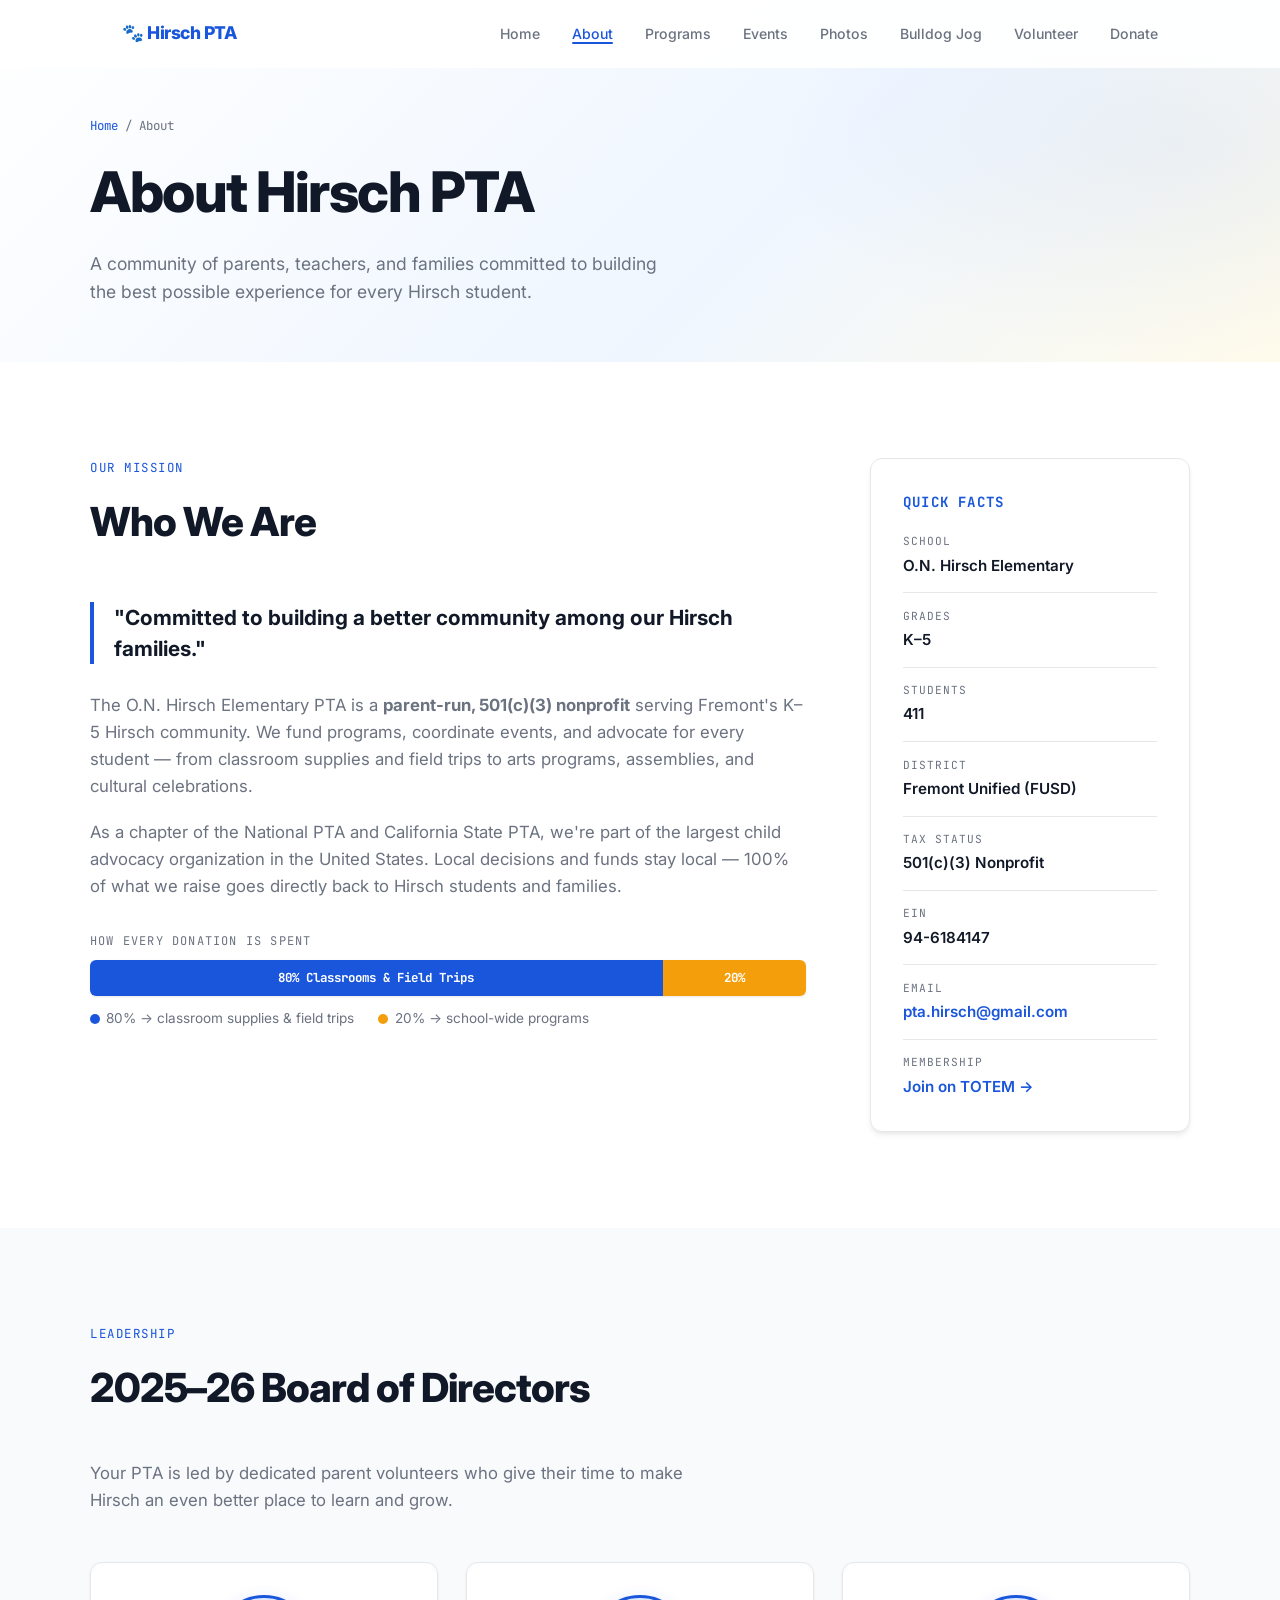
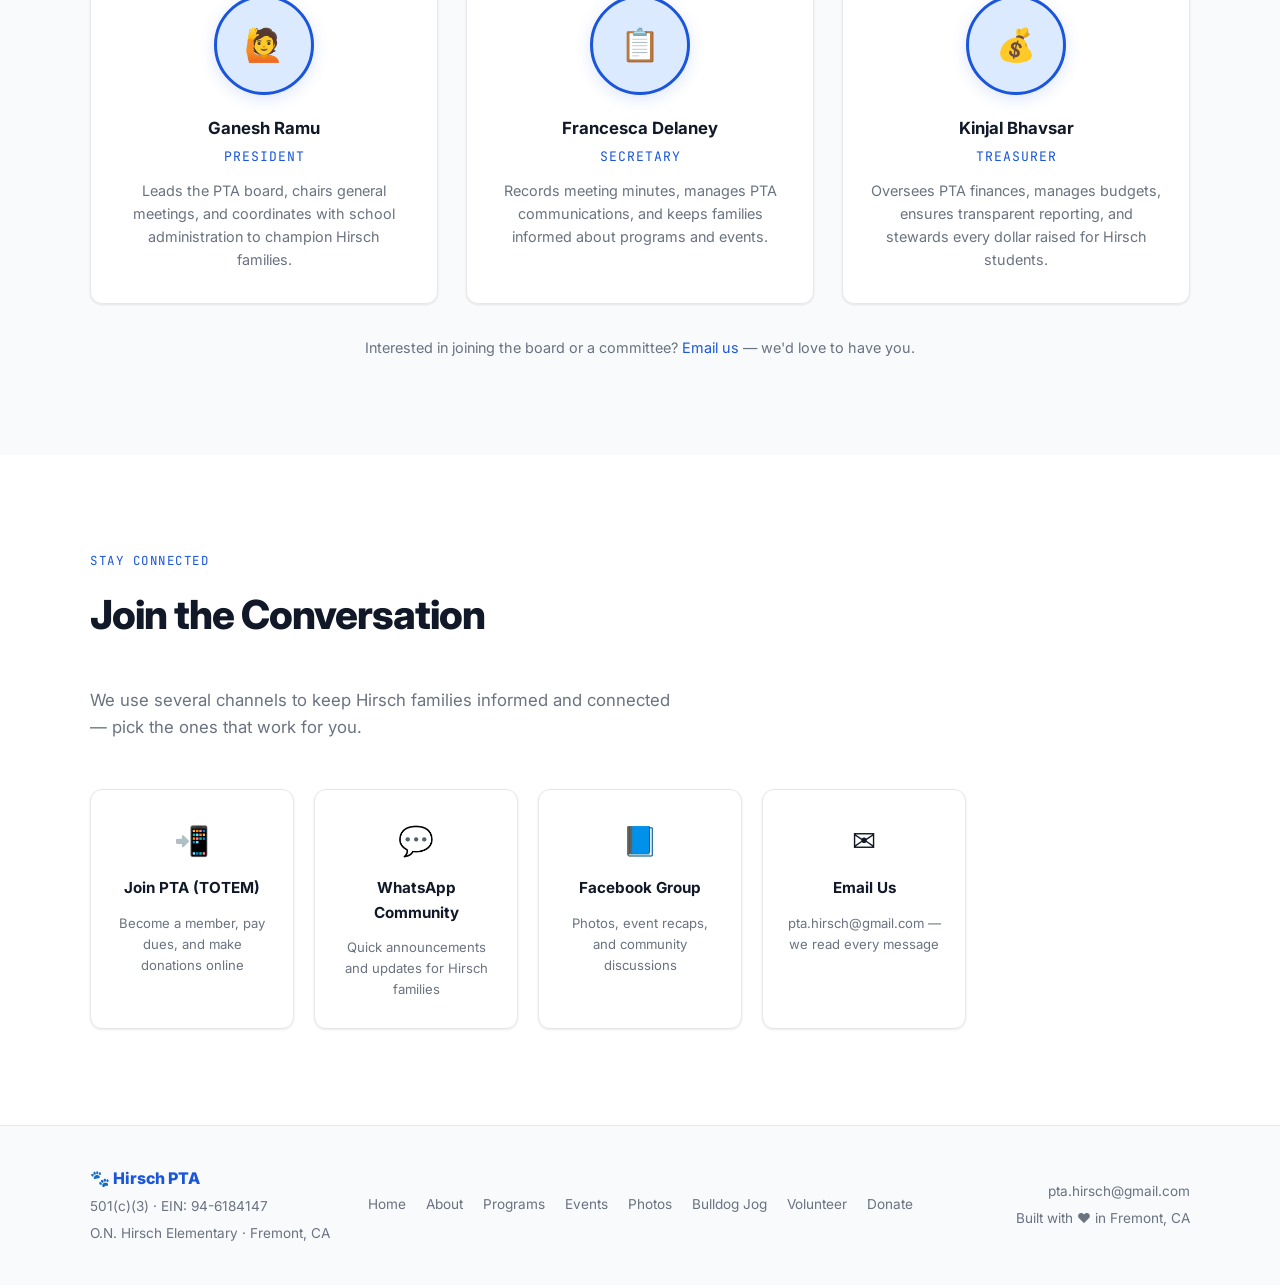
==== about.html @ 7e0f91d4 "Add photo gallery, Platinum sponsor tier, and UX/SEO improvements Core additions: - New /gallery pag" ====
<!DOCTYPE html>
<html lang="en">
<head>
  <meta charset="UTF-8" />
  <meta name="viewport" content="width=device-width, initial-scale=1.0" />
  <title>About Us | Hirsch PTA</title>
  <meta name="description" content="Learn about the Hirsch Elementary PTA — our mission, board of directors, and how we support 411 students in Fremont, CA." />
  <link rel="icon" href="assets/favicon.svg" type="image/svg+xml" />
  <link rel="preconnect" href="https://fonts.googleapis.com" />
  <link rel="preconnect" href="https://fonts.gstatic.com" crossorigin />
  <link href="https://fonts.googleapis.com/css2?family=Inter:wght@300;400;500;600;700;800&family=JetBrains+Mono:wght@400;500&display=swap" rel="stylesheet" />
  <link rel="stylesheet" href="css/styles.css" />
</head>
<body data-page="about">

  <a class="skip-link" href="#main">Skip to content</a>

  <!-- NAV -->
  <nav class="nav" id="nav">
    <div class="nav-inner">
      <a class="nav-logo" href="/">&#x1F43E; Hirsch PTA</a>
      <ul class="nav-links">
        <li><a href="/"       data-page="home">Home</a></li>
        <li><a href="/about"       data-page="about">About</a></li>
        <li><a href="/programs"    data-page="programs">Programs</a></li>
        <li><a href="/events"      data-page="events">Events</a></li>
        <li><a href="/gallery"     data-page="gallery">Photos</a></li>
        <li><a href="/fundraiser"  data-page="fundraiser">Bulldog Jog</a></li>
        <li><a href="/volunteer"   data-page="volunteer">Volunteer</a></li>
        <li><a href="/donate"      data-page="donate">Donate</a></li>
      </ul>
      <button class="hamburger" id="hamburger" aria-label="Toggle menu" aria-expanded="false" aria-controls="nav-links">
        <span></span><span></span><span></span>
      </button>
    </div>
  </nav>

  <!-- PAGE HERO -->
  <div class="page-hero" id="main">
    <div class="page-hero-inner">
      <div class="breadcrumb"><a href="/">Home</a> / About</div>
      <h1 class="page-hero-title">About Hirsch PTA</h1>
      <p class="page-hero-sub">A community of parents, teachers, and families committed to building the best possible experience for every Hirsch student.</p>
    </div>
  </div>

  <!-- MISSION -->
  <section class="section" id="mission">
    <div class="container">
      <div class="mission-grid">
        <div class="mission-text">
          <div class="section-label">Our Mission</div>
          <h2 class="section-title">Who We Are</h2>
          <div class="mission-quote">
            "Committed to building a better community among our Hirsch families."
          </div>
          <p>
            The O.N. Hirsch Elementary PTA is a <strong>parent-run, 501(c)(3) nonprofit</strong>
            serving Fremont's K–5 Hirsch community. We fund programs, coordinate events, and
            advocate for every student — from classroom supplies and field trips to arts programs,
            assemblies, and cultural celebrations.
          </p>
          <p>
            As a chapter of the National PTA and California State PTA, we're part of the largest
            child advocacy organization in the United States. Local decisions and funds stay local —
            100% of what we raise goes directly back to Hirsch students and families.
          </p>

          <div class="fund-bar-wrap" style="margin-top:2rem;">
            <div class="fund-bar-label">How every donation is spent</div>
            <div class="fund-bar">
              <div class="fund-bar-segment fund-bar-classroom">80% Classrooms &amp; Field Trips</div>
              <div class="fund-bar-segment fund-bar-programs">20%</div>
            </div>
            <div class="fund-bar-legend">
              <span><span class="fund-dot fund-dot-blue"></span> 80% &rarr; classroom supplies &amp; field trips</span>
              <span><span class="fund-dot fund-dot-gold"></span> 20% &rarr; school-wide programs</span>
            </div>
          </div>
        </div>

        <div class="facts-card">
          <div class="facts-card-title">Quick Facts</div>
          <div class="fact-item">
            <span class="fact-label">School</span>
            <span class="fact-value">O.N. Hirsch Elementary</span>
          </div>
          <div class="fact-item">
            <span class="fact-label">Grades</span>
            <span class="fact-value">K–5</span>
          </div>
          <div class="fact-item">
            <span class="fact-label">Students</span>
            <span class="fact-value">411</span>
          </div>
          <div class="fact-item">
            <span class="fact-label">District</span>
            <span class="fact-value">Fremont Unified (FUSD)</span>
          </div>
          <div class="fact-item">
            <span class="fact-label">Tax Status</span>
            <span class="fact-value">501(c)(3) Nonprofit</span>
          </div>
          <div class="fact-item">
            <span class="fact-label">EIN</span>
            <span class="fact-value">94-6184147</span>
          </div>
          <div class="fact-item">
            <span class="fact-label">Email</span>
            <a class="fact-value fact-link" href="mailto:pta.hirsch@gmail.com">pta.hirsch@gmail.com</a>
          </div>
          <div class="fact-item">
            <span class="fact-label">Membership</span>
            <a class="fact-value fact-link" href="https://jointotem.com/ca/fremont/o-n-hirsch-elementary-pta" target="_blank" rel="noopener">Join on TOTEM &rarr;</a>
          </div>
        </div>
      </div>
    </div>
  </section>

  <!-- BOARD -->
  <section class="section section-alt" id="board">
    <div class="container">
      <div class="section-label">Leadership</div>
      <h2 class="section-title">2025–26 Board of Directors</h2>
      <p class="section-subtitle">Your PTA is led by dedicated parent volunteers who give their time to make Hirsch an even better place to learn and grow.</p>
      <div class="board-grid">

        <div class="board-card">
          <div class="board-avatar">&#x1F64B;</div>
          <div class="board-name">Ganesh Ramu</div>
          <div class="board-title">President</div>
          <p class="board-bio">Leads the PTA board, chairs general meetings, and coordinates with school administration to champion Hirsch families.</p>
        </div>

        <div class="board-card">
          <div class="board-avatar">&#x1F4CB;</div>
          <div class="board-name">Francesca Delaney</div>
          <div class="board-title">Secretary</div>
          <p class="board-bio">Records meeting minutes, manages PTA communications, and keeps families informed about programs and events.</p>
        </div>

        <div class="board-card">
          <div class="board-avatar">&#x1F4B0;</div>
          <div class="board-name">Kinjal Bhavsar</div>
          <div class="board-title">Treasurer</div>
          <p class="board-bio">Oversees PTA finances, manages budgets, ensures transparent reporting, and stewards every dollar raised for Hirsch students.</p>
        </div>

      </div>
      <p style="margin-top:2rem; font-size:.9rem; color:var(--text-muted); text-align:center;">
        Interested in joining the board or a committee? <a href="mailto:pta.hirsch@gmail.com" style="color:var(--accent);">Email us</a> — we'd love to have you.
      </p>
    </div>
  </section>

  <!-- COMMUNITY CONNECTIONS -->
  <section class="section" id="connect">
    <div class="container">
      <div class="section-label">Stay Connected</div>
      <h2 class="section-title">Join the Conversation</h2>
      <p class="section-subtitle">We use several channels to keep Hirsch families informed and connected — pick the ones that work for you.</p>
      <div class="community-grid">
        <a href="https://jointotem.com/ca/fremont/o-n-hirsch-elementary-pta" target="_blank" rel="noopener" class="community-card">
          <span class="community-icon">&#x1F4F2;</span>
          <span class="community-name">Join PTA (TOTEM)</span>
          <span class="community-desc">Become a member, pay dues, and make donations online</span>
        </a>
        <a href="#" class="community-card">
          <span class="community-icon">&#x1F4AC;</span>
          <span class="community-name">WhatsApp Community</span>
          <span class="community-desc">Quick announcements and updates for Hirsch families</span>
        </a>
        <a href="#" class="community-card">
          <span class="community-icon">&#x1F4D8;</span>
          <span class="community-name">Facebook Group</span>
          <span class="community-desc">Photos, event recaps, and community discussions</span>
        </a>
        <a href="mailto:pta.hirsch@gmail.com" class="community-card">
          <span class="community-icon">&#x2709;&#xFE0F;</span>
          <span class="community-name">Email Us</span>
          <span class="community-desc">pta.hirsch@gmail.com — we read every message</span>
        </a>
      </div>
    </div>
  </section>

  <!-- FOOTER -->
  <footer class="footer">
    <div class="footer-inner">
      <div class="footer-left">
        <span class="footer-logo">&#x1F43E; Hirsch PTA</span>
        <span>501(c)(3) &middot; EIN: 94-6184147</span>
        <span>O.N. Hirsch Elementary &middot; Fremont, CA</span>
      </div>
      <nav class="footer-center">
        <a href="/">Home</a>
        <a href="/about">About</a>
        <a href="/programs">Programs</a>
        <a href="/events">Events</a>
        <a href="/gallery">Photos</a>
        <a href="/fundraiser">Bulldog Jog</a>
        <a href="/volunteer">Volunteer</a>
        <a href="/donate">Donate</a>
      </nav>
      <div class="footer-right">
        <a href="mailto:pta.hirsch@gmail.com">pta.hirsch@gmail.com</a><br>
        <span style="margin-top:.3rem; display:block;">Built with &hearts; in Fremont, CA</span>
      </div>
    </div>
  </footer>

  <script src="js/main.js"></script>
</body>
</html>
---- css/styles.css ----
/* ============================================================
   Design tokens
   ============================================================ */
:root {
  --bg:           #ffffff;
  --bg-alt:       #f8fafc;
  --bg-warm:      #fffbeb;
  --text:         #111827;
  --text-muted:   #6b7280;
  --accent:       #1a56db;
  --accent-light: #dbeafe;
  --accent-dark:  #1e40af;
  --gold:         #f59e0b;
  --gold-dark:    #d97706;
  --gold-light:   #fef3c7;
  --tier-gold:    #f59e0b;
  --tier-silver:  #9ca3af;
  --tier-bronze:  #b45309;
  --success:      #10b981;
  --border:       #e5e7eb;
  --shadow-sm:    0 1px 3px rgba(0,0,0,.06), 0 1px 2px rgba(0,0,0,.04);
  --shadow-md:    0 4px 6px -1px rgba(0,0,0,.07), 0 2px 4px -1px rgba(0,0,0,.05);
  --shadow-lg:    0 10px 15px -3px rgba(0,0,0,.08), 0 4px 6px -2px rgba(0,0,0,.04);
  --radius:       12px;
  --radius-sm:    6px;
  --nav-h:        68px;
  --max-w:        1100px;
  --font:         'Inter', system-ui, sans-serif;
  --mono:         'JetBrains Mono', 'Courier New', monospace;
}

/* ============================================================
   Reset & base
   ============================================================ */
*, *::before, *::after { box-sizing: border-box; margin: 0; padding: 0; }
html { scroll-behavior: smooth; font-size: 16px; }
body {
  font-family: var(--font);
  background: var(--bg);
  color: var(--text);
  line-height: 1.6;
  -webkit-font-smoothing: antialiased;
}
a { color: inherit; text-decoration: none; }
ul { list-style: none; }
img { display: block; max-width: 100%; }

/* ============================================================
   Nav
   ============================================================ */
.nav {
  position: fixed;
  top: 0; left: 0; right: 0;
  height: var(--nav-h);
  z-index: 100;
  background: rgba(255,255,255,.93);
  backdrop-filter: blur(12px);
  border-bottom: 1px solid transparent;
  transition: border-color .3s, box-shadow .3s;
}
.nav.scrolled {
  border-color: var(--border);
  box-shadow: var(--shadow-sm);
}
.nav-inner {
  max-width: var(--max-w);
  margin: 0 auto;
  padding: 0 2rem;
  height: 100%;
  display: flex;
  align-items: center;
  justify-content: space-between;
}
.nav-logo {
  font-weight: 800;
  font-size: 1.1rem;
  color: var(--accent);
  letter-spacing: -0.5px;
  display: flex;
  align-items: center;
  gap: .4rem;
}
.nav-logo-paw { font-size: 1.2rem; }
.nav-links { display: flex; gap: 2rem; }
.nav-links a {
  font-size: .88rem;
  font-weight: 500;
  color: var(--text-muted);
  transition: color .2s;
  position: relative;
  white-space: nowrap;
}
.nav-links a::after {
  content: '';
  position: absolute;
  bottom: -2px; left: 0;
  width: 0; height: 2px;
  background: var(--accent);
  border-radius: 2px;
  transition: width .25s;
}
.nav-links a:hover,
.nav-links a.active { color: var(--accent); }
.nav-links a:hover::after,
.nav-links a.active::after { width: 100%; }

.hamburger {
  display: none;
  flex-direction: column;
  gap: 5px;
  background: none;
  border: none;
  cursor: pointer;
  padding: 4px;
}
.hamburger span {
  display: block;
  width: 22px; height: 2px;
  background: var(--text);
  border-radius: 2px;
  transition: transform .3s, opacity .3s;
}

/* ============================================================
   Buttons
   ============================================================ */
.btn {
  display: inline-flex;
  align-items: center;
  gap: .4rem;
  padding: .7rem 1.5rem;
  border-radius: var(--radius-sm);
  font-weight: 600;
  font-size: .9rem;
  transition: all .2s;
  cursor: pointer;
  border: 2px solid transparent;
  text-decoration: none;
}
.btn-primary {
  background: var(--accent);
  color: #fff;
  border-color: var(--accent);
}
.btn-primary:hover {
  background: var(--accent-dark);
  border-color: var(--accent-dark);
  transform: translateY(-1px);
  box-shadow: 0 4px 12px rgba(26,86,219,.3);
}
.btn-outline {
  background: transparent;
  color: var(--accent);
  border-color: var(--accent);
}
.btn-outline:hover {
  background: var(--accent-light);
  transform: translateY(-1px);
}
.btn-gold {
  background: var(--gold);
  color: #fff;
  border-color: var(--gold);
}
.btn-gold:hover {
  background: var(--gold-dark);
  border-color: var(--gold-dark);
  transform: translateY(-1px);
  box-shadow: 0 4px 12px rgba(245,158,11,.35);
}
.btn-gold-outline {
  background: transparent;
  color: var(--gold-dark);
  border-color: var(--gold);
}
.btn-gold-outline:hover {
  background: var(--gold-light);
  transform: translateY(-1px);
}
.btn-sm {
  padding: .4rem 1rem;
  font-size: .82rem;
  color: var(--accent);
  border: 1.5px solid var(--accent);
  border-radius: var(--radius-sm);
}
.btn-sm:hover { background: var(--accent-light); }

/* ============================================================
   Tags / badges
   ============================================================ */
.tag {
  font-size: .75rem;
  padding: .2rem .65rem;
  border-radius: 999px;
  background: var(--accent-light);
  color: var(--accent-dark);
  font-weight: 500;
  border: 1px solid rgba(26,86,219,.15);
}
.tag-arts    { background: #fce7f3; color: #9d174d; border-color: rgba(157,23,77,.15); }
.tag-academic{ background: #d1fae5; color: #065f46; border-color: rgba(6,95,70,.15); }
.tag-athletics{ background: #fee2e2; color: #991b1b; border-color: rgba(153,27,27,.15); }
.tag-community{ background: var(--gold-light); color: #92400e; border-color: rgba(146,64,14,.15); }

/* ============================================================
   Sections
   ============================================================ */
.section { padding: 6rem 2rem; }
.section-alt  { background: var(--bg-alt); }
.section-warm { background: var(--bg-warm); }
.container { max-width: var(--max-w); margin: 0 auto; }
.section-label {
  font-family: var(--mono);
  font-size: .78rem;
  color: var(--accent);
  text-transform: uppercase;
  letter-spacing: 1.5px;
  margin-bottom: .75rem;
}
.section-title {
  font-size: clamp(1.8rem, 3.5vw, 2.5rem);
  font-weight: 800;
  letter-spacing: -1px;
  margin-bottom: 3rem;
}
.section-subtitle {
  color: var(--text-muted);
  font-size: 1.05rem;
  max-width: 600px;
  margin-top: -.5rem;
  margin-bottom: 3rem;
}

/* ============================================================
   Hero (homepage)
   ============================================================ */
.hero {
  min-height: 100vh;
  display: flex;
  align-items: center;
  position: relative;
  overflow: hidden;
  padding: calc(var(--nav-h) + 3rem) 2rem 4rem;
  background: linear-gradient(135deg, #fff 0%, #eff6ff 50%, #fffbeb 100%);
}
.hero-bg-accent {
  position: absolute;
  top: -10%; right: -5%;
  width: 60vw; height: 80vh;
  background: radial-gradient(ellipse at 70% 30%, rgba(26,86,219,.07) 0%, transparent 65%);
  pointer-events: none;
}
.hero-bg-gold {
  position: absolute;
  bottom: -10%; left: -5%;
  width: 50vw; height: 60vh;
  background: radial-gradient(ellipse at 30% 70%, rgba(245,158,11,.06) 0%, transparent 65%);
  pointer-events: none;
}
.hero-inner {
  max-width: var(--max-w);
  margin: 0 auto;
  position: relative;
  z-index: 1;
}
.hero-eyebrow {
  font-family: var(--mono);
  font-size: .9rem;
  color: var(--accent);
  margin-bottom: .75rem;
  opacity: 0;
  animation: fadeUp .6s .1s forwards;
}
.hero-title {
  font-size: clamp(2.8rem, 6vw, 5rem);
  font-weight: 800;
  letter-spacing: -2px;
  line-height: 1.05;
  color: var(--text);
  opacity: 0;
  animation: fadeUp .6s .2s forwards;
}
.hero-title .highlight { color: var(--accent); }
.hero-title .highlight-gold { color: var(--gold-dark); }
.hero-sub {
  font-size: clamp(1.1rem, 2.5vw, 1.4rem);
  font-weight: 400;
  color: var(--text-muted);
  margin-top: 1rem;
  max-width: 600px;
  opacity: 0;
  animation: fadeUp .6s .3s forwards;
}
.hero-cta {
  display: flex;
  gap: 1rem;
  margin-top: 2.5rem;
  flex-wrap: wrap;
  opacity: 0;
  animation: fadeUp .6s .4s forwards;
}
.hero-scroll-hint {
  display: flex;
  align-items: center;
  gap: .75rem;
  margin-top: 4rem;
  color: var(--text-muted);
  font-size: .8rem;
  font-family: var(--mono);
  opacity: 0;
  animation: fadeUp .6s .6s forwards;
}
.scroll-line {
  width: 60px; height: 1px;
  background: linear-gradient(to right, var(--text-muted), transparent);
}

/* ============================================================
   Page hero (inner pages)
   ============================================================ */
.page-hero {
  padding: calc(var(--nav-h) + 3rem) 2rem 3.5rem;
  background: linear-gradient(135deg, #fff 0%, #eff6ff 60%, #fffbeb 100%);
  position: relative;
  overflow: hidden;
}
.page-hero::after {
  content: '';
  position: absolute;
  top: 0; right: 0;
  width: 40vw; height: 100%;
  background: radial-gradient(ellipse at 80% 40%, rgba(26,86,219,.06) 0%, transparent 70%);
  pointer-events: none;
}
.page-hero-inner {
  max-width: var(--max-w);
  margin: 0 auto;
  position: relative;
  z-index: 1;
}
.breadcrumb {
  font-family: var(--mono);
  font-size: .78rem;
  color: var(--text-muted);
  margin-bottom: .75rem;
  opacity: 0;
  animation: fadeUp .5s .05s forwards;
}
.breadcrumb a { color: var(--accent); }
.breadcrumb a:hover { text-decoration: underline; }
.page-hero-title {
  font-size: clamp(2rem, 4.5vw, 3.5rem);
  font-weight: 800;
  letter-spacing: -1.5px;
  color: var(--text);
  opacity: 0;
  animation: fadeUp .5s .1s forwards;
}
.page-hero-sub {
  font-size: 1.1rem;
  color: var(--text-muted);
  margin-top: .75rem;
  max-width: 580px;
  opacity: 0;
  animation: fadeUp .5s .15s forwards;
}

/* ============================================================
   Impact bar
   ============================================================ */
.impact-bar {
  background: var(--text);
  padding: 3rem 2rem;
}
.impact-bar .container {
  display: grid;
  grid-template-columns: repeat(3, 1fr);
  gap: 2rem;
  text-align: center;
}
.stat-item {}
.stat-number {
  font-size: clamp(2.4rem, 4vw, 3.5rem);
  font-weight: 800;
  color: var(--gold);
  font-family: var(--mono);
  letter-spacing: -1px;
  line-height: 1;
}
.stat-label {
  font-size: .9rem;
  color: rgba(255,255,255,.7);
  margin-top: .4rem;
  font-weight: 500;
}

/* ============================================================
   What We Do (homepage)
   ============================================================ */
.what-grid {
  display: grid;
  grid-template-columns: 1fr 380px;
  gap: 4rem;
  align-items: start;
}
.what-text p {
  color: var(--text-muted);
  font-size: 1.05rem;
  margin-bottom: 1.2rem;
}
.what-text strong { color: var(--text); font-weight: 600; }
.fund-bar-wrap { margin: 2rem 0; }
.fund-bar-label {
  font-family: var(--mono);
  font-size: .75rem;
  text-transform: uppercase;
  letter-spacing: 1.2px;
  color: var(--text-muted);
  margin-bottom: .6rem;
}
.fund-bar {
  display: flex;
  height: 36px;
  border-radius: var(--radius-sm);
  overflow: hidden;
  box-shadow: var(--shadow-sm);
}
.fund-bar-segment {
  display: flex;
  align-items: center;
  justify-content: center;
  font-size: .78rem;
  font-weight: 700;
  color: #fff;
  font-family: var(--mono);
}
.fund-bar-classroom { background: var(--accent); width: 80%; }
.fund-bar-programs  { background: var(--gold);   width: 20%; }
.fund-bar-legend {
  display: flex;
  gap: 1.5rem;
  margin-top: .75rem;
  font-size: .85rem;
  color: var(--text-muted);
}
.fund-bar-legend span { display: flex; align-items: center; gap: .4rem; }
.fund-dot {
  width: 10px; height: 10px;
  border-radius: 50%;
  flex-shrink: 0;
}
.fund-dot-blue { background: var(--accent); }
.fund-dot-gold { background: var(--gold); }

.program-highlights {
  display: flex;
  flex-direction: column;
  gap: .6rem;
}
.program-highlight-item {
  display: flex;
  align-items: center;
  gap: .75rem;
  font-size: .95rem;
  color: var(--text-muted);
  padding: .5rem .75rem;
  border-radius: var(--radius-sm);
  transition: background .15s;
}
.program-highlight-item:hover { background: var(--bg-alt); }
.program-highlight-icon { font-size: 1.1rem; flex-shrink: 0; }

.what-sidebar {
  background: var(--bg);
  border: 1px solid var(--border);
  border-radius: var(--radius);
  padding: 2rem;
  box-shadow: var(--shadow-md);
  position: sticky;
  top: calc(var(--nav-h) + 2rem);
}
.sidebar-title {
  font-weight: 700;
  font-size: 1rem;
  margin-bottom: 1.25rem;
  color: var(--text);
}

/* ============================================================
   News cards
   ============================================================ */
.news-grid {
  display: grid;
  grid-template-columns: repeat(auto-fill, minmax(300px, 1fr));
  gap: 1.5rem;
}
.news-card {
  border: 1px solid var(--border);
  border-radius: var(--radius);
  padding: 1.75rem;
  display: flex;
  flex-direction: column;
  gap: .75rem;
  transition: box-shadow .2s, transform .2s, border-color .2s;
  background: var(--bg);
}
.news-card:hover {
  box-shadow: var(--shadow-lg);
  transform: translateY(-2px);
  border-color: var(--accent);
}
.news-date {
  font-family: var(--mono);
  font-size: .75rem;
  color: var(--text-muted);
  text-transform: uppercase;
  letter-spacing: 1px;
}
.news-title { font-size: 1.05rem; font-weight: 700; }
.news-excerpt { font-size: .92rem; color: var(--text-muted); flex: 1; }
.news-link {
  font-size: .85rem;
  font-weight: 600;
  color: var(--accent);
  margin-top: auto;
}
.news-link:hover { text-decoration: underline; }

/* ============================================================
   Event preview items
   ============================================================ */
.events-preview { display: flex; flex-direction: column; gap: 1rem; }
.event-item {
  display: flex;
  gap: 1.25rem;
  align-items: center;
  padding: 1.25rem;
  border: 1px solid var(--border);
  border-radius: var(--radius);
  background: var(--bg);
  transition: box-shadow .2s, border-color .2s;
}
.event-item:hover {
  box-shadow: var(--shadow-md);
  border-color: var(--accent);
}
.event-date-badge {
  flex-shrink: 0;
  width: 56px;
  text-align: center;
  background: var(--accent);
  color: #fff;
  border-radius: var(--radius-sm);
  padding: .4rem .5rem;
}
.event-date-month {
  font-family: var(--mono);
  font-size: .65rem;
  text-transform: uppercase;
  letter-spacing: 1px;
  opacity: .85;
}
.event-date-day {
  font-size: 1.5rem;
  font-weight: 800;
  line-height: 1.1;
}
.event-info { flex: 1; }
.event-name { font-weight: 700; font-size: 1rem; }
.event-meta { font-size: .85rem; color: var(--text-muted); margin-top: .2rem; }
.event-tag { margin-top: .5rem; }

/* ============================================================
   CTA band
   ============================================================ */
.cta-band {
  background: var(--accent);
  padding: 4.5rem 2rem;
  text-align: center;
  color: #fff;
}
.cta-band-warm {
  background: var(--bg-warm);
  color: var(--text);
}
.cta-band-dark {
  background: #111827;
  color: #fff;
}
.cta-band h2 {
  font-size: clamp(1.8rem, 3vw, 2.4rem);
  font-weight: 800;
  letter-spacing: -1px;
  margin-bottom: .75rem;
}
.cta-band p {
  font-size: 1.05rem;
  opacity: .85;
  max-width: 520px;
  margin: 0 auto 2rem;
}
.cta-band-warm p { color: var(--text-muted); opacity: 1; }
.cta-band-btns { display: flex; gap: 1rem; justify-content: center; flex-wrap: wrap; }
.btn-white {
  background: #fff;
  color: var(--accent);
  border-color: #fff;
}
.btn-white:hover {
  background: var(--accent-light);
  border-color: var(--accent-light);
  transform: translateY(-1px);
}
.btn-white-outline {
  background: transparent;
  color: #fff;
  border-color: rgba(255,255,255,.6);
}
.btn-white-outline:hover {
  background: rgba(255,255,255,.1);
  border-color: #fff;
  transform: translateY(-1px);
}

/* ============================================================
   Sponsors (homepage strip)
   ============================================================ */
.sponsors-strip {
  display: flex;
  flex-wrap: wrap;
  gap: 2rem;
  align-items: center;
  justify-content: center;
  margin: 2.5rem 0 1.5rem;
}
.sponsor-logo-placeholder {
  height: 52px;
  min-width: 120px;
  border: 1.5px dashed var(--border);
  border-radius: var(--radius-sm);
  display: flex;
  align-items: center;
  justify-content: center;
  font-size: .8rem;
  color: var(--text-muted);
  padding: 0 1.25rem;
  font-family: var(--mono);
}

/* ============================================================
   Board cards
   ============================================================ */
.board-grid {
  display: grid;
  grid-template-columns: repeat(auto-fill, minmax(260px, 1fr));
  gap: 1.75rem;
}
.board-card {
  border: 1px solid var(--border);
  border-radius: var(--radius);
  padding: 2rem 1.75rem;
  text-align: center;
  background: var(--bg);
  box-shadow: var(--shadow-sm);
  transition: box-shadow .2s, transform .2s;
}
.board-card:hover {
  box-shadow: var(--shadow-md);
  transform: translateY(-2px);
}
.board-avatar {
  width: 100px; height: 100px;
  border-radius: 50%;
  margin: 0 auto 1.25rem;
  border: 3px solid var(--accent);
  overflow: hidden;
  background: var(--accent-light);
  display: flex;
  align-items: center;
  justify-content: center;
  font-size: 2rem;
  box-shadow: 0 4px 16px rgba(26,86,219,.15);
}
.board-avatar img { width: 100%; height: 100%; object-fit: cover; }
.board-name { font-weight: 700; font-size: 1.05rem; }
.board-title {
  font-size: .82rem;
  font-family: var(--mono);
  color: var(--accent);
  text-transform: uppercase;
  letter-spacing: 1px;
  margin-top: .3rem;
}
.board-bio {
  font-size: .9rem;
  color: var(--text-muted);
  margin-top: .75rem;
  line-height: 1.6;
}
.board-contact {
  margin-top: 1rem;
  font-size: .82rem;
}
.board-contact a { color: var(--accent); }
.board-contact a:hover { text-decoration: underline; }

/* ============================================================
   Mission & fast facts
   ============================================================ */
.mission-grid {
  display: grid;
  grid-template-columns: 1fr 320px;
  gap: 4rem;
  align-items: start;
}
.mission-text p {
  color: var(--text-muted);
  font-size: 1.05rem;
  margin-bottom: 1.2rem;
}
.mission-quote {
  font-size: 1.3rem;
  font-weight: 700;
  color: var(--text);
  border-left: 4px solid var(--accent);
  padding-left: 1.25rem;
  margin-bottom: 1.75rem;
  line-height: 1.5;
}
.facts-card {
  background: var(--bg);
  border: 1px solid var(--border);
  border-radius: var(--radius);
  padding: 2rem;
  box-shadow: var(--shadow-md);
  position: sticky;
  top: calc(var(--nav-h) + 2rem);
}
.facts-card-title {
  font-weight: 700;
  font-size: .88rem;
  font-family: var(--mono);
  text-transform: uppercase;
  letter-spacing: 1.2px;
  color: var(--accent);
  margin-bottom: 1.25rem;
}
.fact-item {
  display: flex;
  flex-direction: column;
  gap: .15rem;
  padding-bottom: .9rem;
  border-bottom: 1px solid var(--border);
  margin-bottom: .9rem;
}
.fact-item:last-child { border-bottom: none; padding-bottom: 0; margin-bottom: 0; }
.fact-label {
  font-family: var(--mono);
  font-size: .7rem;
  color: var(--text-muted);
  text-transform: uppercase;
  letter-spacing: 1px;
}
.fact-value { font-size: .95rem; font-weight: 600; }
.fact-link { color: var(--accent); }
.fact-link:hover { text-decoration: underline; }

/* ============================================================
   Community links
   ============================================================ */
.community-grid {
  display: grid;
  grid-template-columns: repeat(auto-fill, minmax(200px, 1fr));
  gap: 1.25rem;
}
.community-card {
  display: flex;
  flex-direction: column;
  align-items: center;
  gap: .75rem;
  padding: 1.75rem 1.5rem;
  border: 1px solid var(--border);
  border-radius: var(--radius);
  text-align: center;
  transition: all .2s;
  background: var(--bg);
  box-shadow: var(--shadow-sm);
}
.community-card:hover {
  color: var(--accent);
  border-color: var(--accent);
  box-shadow: var(--shadow-md);
  transform: translateY(-2px);
}
.community-icon { font-size: 1.8rem; }
.community-name { font-weight: 700; font-size: .95rem; }
.community-desc { font-size: .82rem; color: var(--text-muted); }

/* ============================================================
   Program cards
   ============================================================ */
.programs-grid {
  display: grid;
  grid-template-columns: repeat(auto-fill, minmax(280px, 1fr));
  gap: 1.5rem;
}
.program-card {
  border: 1px solid var(--border);
  border-radius: var(--radius);
  padding: 1.75rem;
  display: flex;
  flex-direction: column;
  gap: .75rem;
  background: var(--bg);
  transition: box-shadow .2s, transform .2s, border-color .2s;
}
.program-card:hover {
  box-shadow: var(--shadow-lg);
  transform: translateY(-2px);
  border-color: var(--accent);
}
.program-card-top {
  display: flex;
  justify-content: space-between;
  align-items: flex-start;
}
.program-icon { font-size: 1.8rem; }
.program-name { font-size: 1.05rem; font-weight: 700; }
.program-desc { font-size: .9rem; color: var(--text-muted); flex: 1; }

/* ============================================================
   Calendar
   ============================================================ */
.calendar-wrapper {
  position: relative;
  width: 100%;
  border-radius: var(--radius);
  overflow: hidden;
  border: 1px solid var(--border);
  box-shadow: var(--shadow-md);
  background: var(--bg-alt);
}
.calendar-frame {
  display: block;
  width: 100%;
  height: 600px;
  border: none;
}
.calendar-actions {
  display: flex;
  gap: 1rem;
  flex-wrap: wrap;
  margin-top: 1.5rem;
}

/* ============================================================
   Steps (How it Works)
   ============================================================ */
.steps-row {
  display: grid;
  grid-template-columns: repeat(3, 1fr);
  gap: 2rem;
  position: relative;
}
.steps-row::before {
  content: '';
  position: absolute;
  top: 2rem;
  left: calc(16.6% + 1rem);
  right: calc(16.6% + 1rem);
  height: 2px;
  background: var(--border);
  z-index: 0;
}
.step-card {
  text-align: center;
  position: relative;
  z-index: 1;
}
.step-number {
  width: 48px; height: 48px;
  border-radius: 50%;
  background: var(--accent);
  color: #fff;
  font-weight: 800;
  font-size: 1.2rem;
  display: flex;
  align-items: center;
  justify-content: center;
  margin: 0 auto 1rem;
  box-shadow: 0 0 0 4px var(--accent-light);
}
.step-title { font-weight: 700; font-size: 1rem; margin-bottom: .4rem; }
.step-desc { font-size: .9rem; color: var(--text-muted); }

/* ============================================================
   Goal bar (fundraiser)
   ============================================================ */
.goal-bar-wrap { margin: 1.5rem 0; }
.goal-bar {
  height: 20px;
  background: var(--border);
  border-radius: 999px;
  overflow: hidden;
  box-shadow: inset 0 1px 3px rgba(0,0,0,.08);
}
.goal-fill {
  height: 100%;
  background: linear-gradient(to right, var(--gold), var(--gold-dark));
  border-radius: 999px;
  transition: width 1s ease-out;
}
.goal-meta {
  display: flex;
  justify-content: space-between;
  margin-top: .5rem;
  font-size: .85rem;
  color: var(--text-muted);
  font-family: var(--mono);
}
.goal-meta strong { color: var(--text); }

/* ============================================================
   Fundraiser results stats
   ============================================================ */
.results-grid {
  display: grid;
  grid-template-columns: repeat(auto-fill, minmax(180px, 1fr));
  gap: 1.5rem;
}
.result-card {
  background: var(--bg);
  border: 1px solid var(--border);
  border-radius: var(--radius);
  padding: 1.75rem;
  text-align: center;
  box-shadow: var(--shadow-sm);
}
.result-number {
  font-size: 2.4rem;
  font-weight: 800;
  color: var(--gold-dark);
  font-family: var(--mono);
  letter-spacing: -1px;
  line-height: 1;
}
.result-label {
  font-size: .85rem;
  color: var(--text-muted);
  margin-top: .4rem;
}

/* ============================================================
   FAQ accordion
   ============================================================ */
.faq-list { display: flex; flex-direction: column; gap: .75rem; }
details.faq-item {
  border: 1px solid var(--border);
  border-radius: var(--radius);
  overflow: hidden;
  background: var(--bg);
}
details.faq-item[open] { border-color: var(--accent); box-shadow: var(--shadow-sm); }
summary.faq-q {
  padding: 1.25rem 1.5rem;
  font-weight: 600;
  font-size: .97rem;
  cursor: pointer;
  list-style: none;
  display: flex;
  justify-content: space-between;
  align-items: center;
  gap: 1rem;
  user-select: none;
  transition: color .2s;
}
summary.faq-q:hover { color: var(--accent); }
summary.faq-q::after {
  content: '+';
  font-size: 1.3rem;
  font-weight: 300;
  color: var(--text-muted);
  flex-shrink: 0;
  transition: transform .2s;
}
details[open] summary.faq-q::after {
  content: '−';
  color: var(--accent);
}
.faq-a {
  padding: 0 1.5rem 1.25rem;
  font-size: .95rem;
  color: var(--text-muted);
  line-height: 1.7;
  border-top: 1px solid var(--border);
  padding-top: 1rem;
}

/* ============================================================
   Volunteer cards
   ============================================================ */
.vol-group { margin-bottom: 3rem; }
.vol-group-title {
  font-weight: 700;
  font-size: .78rem;
  font-family: var(--mono);
  text-transform: uppercase;
  letter-spacing: 1.5px;
  color: var(--accent);
  margin-bottom: 1rem;
  padding-bottom: .5rem;
  border-bottom: 2px solid var(--accent-light);
}
.vol-list { display: flex; flex-direction: column; gap: .75rem; }
.vol-card {
  display: flex;
  align-items: center;
  gap: 1.25rem;
  padding: 1.25rem 1.5rem;
  border: 1px solid var(--border);
  border-radius: var(--radius);
  background: var(--bg);
  transition: box-shadow .2s, border-color .2s;
}
.vol-card:hover {
  box-shadow: var(--shadow-md);
  border-color: var(--accent);
}
.vol-icon { font-size: 1.5rem; flex-shrink: 0; }
.vol-info { flex: 1; }
.vol-name { font-weight: 700; font-size: .97rem; }
.vol-time { font-size: .82rem; color: var(--text-muted); margin-top: .2rem; }
.vol-action { flex-shrink: 0; }

/* ============================================================
   Donate — method cards
   ============================================================ */
.donate-methods {
  display: grid;
  grid-template-columns: repeat(auto-fill, minmax(260px, 1fr));
  gap: 1.5rem;
}
.donate-method-card {
  border: 1px solid var(--border);
  border-radius: var(--radius);
  padding: 2rem;
  background: var(--bg);
  box-shadow: var(--shadow-sm);
  display: flex;
  flex-direction: column;
  gap: .75rem;
  transition: box-shadow .2s, transform .2s;
}
.donate-method-card:hover {
  box-shadow: var(--shadow-md);
  transform: translateY(-2px);
}
.donate-method-icon { font-size: 2rem; }
.donate-method-title { font-weight: 700; font-size: 1.05rem; }
.donate-method-desc { font-size: .9rem; color: var(--text-muted); flex: 1; }

/* ============================================================
   Sponsor tiers
   ============================================================ */
.tier-grid {
  display: grid;
  grid-template-columns: repeat(auto-fill, minmax(230px, 1fr));
  gap: 1.5rem;
  align-items: stretch;
}
.tier-card {
  border: 2px solid var(--border);
  border-radius: var(--radius);
  padding: 2rem;
  background: var(--bg);
  display: flex;
  flex-direction: column;
  gap: 1rem;
  position: relative;
  transition: box-shadow .2s, transform .2s;
}
.tier-card:hover {
  box-shadow: var(--shadow-lg);
  transform: translateY(-2px);
}
.tier-card-gold    { border-color: var(--tier-gold);   background: #fffdf5; }
.tier-card-silver  { border-color: var(--tier-silver); }
.tier-card-bronze  { border-color: var(--tier-bronze); background: #fdf8f3; }
.tier-card-friend  { border-color: var(--border); }
.tier-badge {
  font-family: var(--mono);
  font-size: .72rem;
  font-weight: 700;
  text-transform: uppercase;
  letter-spacing: 1.5px;
  padding: .25rem .65rem;
  border-radius: 999px;
  display: inline-block;
  width: fit-content;
}
.tier-badge-gold   { background: var(--gold-light); color: #92400e; }
.tier-badge-silver { background: #f3f4f6; color: #374151; }
.tier-badge-bronze { background: #fef3c7; color: var(--tier-bronze); }
.tier-badge-friend { background: var(--bg-alt); color: var(--text-muted); }
.tier-featured {
  position: absolute;
  top: -12px; right: 1rem;
  background: var(--gold);
  color: #fff;
  font-size: .7rem;
  font-weight: 700;
  font-family: var(--mono);
  padding: .2rem .65rem;
  border-radius: 999px;
  letter-spacing: .5px;
}
.tier-amount {
  font-size: 1.8rem;
  font-weight: 800;
  font-family: var(--mono);
  letter-spacing: -1px;
}
.tier-amount-gold   { color: var(--gold-dark); }
.tier-amount-silver { color: #4b5563; }
.tier-amount-bronze { color: var(--tier-bronze); }
.tier-amount-friend { color: var(--text); }
.tier-divider { border: none; border-top: 1px solid var(--border); }
.tier-benefits { display: flex; flex-direction: column; gap: .5rem; flex: 1; }
.tier-benefit {
  display: flex;
  align-items: flex-start;
  gap: .5rem;
  font-size: .88rem;
  color: var(--text-muted);
}
.tier-check { color: var(--success); font-size: .9rem; flex-shrink: 0; }

/* ============================================================
   Sponsor logo grid
   ============================================================ */
.sponsor-logos-section { margin-top: 3rem; }
.sponsor-logos-title {
  font-size: 1rem;
  font-weight: 700;
  margin-bottom: 1.25rem;
  display: flex;
  align-items: center;
  gap: .75rem;
}
.sponsor-logos-title::after {
  content: '';
  flex: 1;
  height: 1px;
  background: var(--border);
}
.sponsor-tier-badge-inline {
  font-family: var(--mono);
  font-size: .7rem;
  font-weight: 700;
  text-transform: uppercase;
  letter-spacing: 1px;
  padding: .2rem .5rem;
  border-radius: 4px;
}
.badge-gold-inline   { background: var(--gold-light); color: #92400e; }
.badge-silver-inline { background: #f3f4f6; color: #374151; }
.badge-bronze-inline { background: #fef3c7; color: var(--tier-bronze); }
.logos-grid {
  display: flex;
  flex-wrap: wrap;
  gap: 1.25rem;
  align-items: center;
}
.logo-tile {
  background: var(--bg-alt);
  border: 1px solid var(--border);
  border-radius: var(--radius-sm);
  display: flex;
  align-items: center;
  justify-content: center;
  padding: .75rem 1.25rem;
  transition: box-shadow .2s, transform .2s;
}
.logo-tile:hover {
  box-shadow: var(--shadow-md);
  transform: scale(1.05);
}
.logo-tile img { max-height: 48px; width: auto; }
.logo-tile-placeholder {
  height: 56px;
  min-width: 140px;
  border: 1.5px dashed var(--border);
  border-radius: var(--radius-sm);
  display: flex;
  align-items: center;
  justify-content: center;
  font-size: .8rem;
  color: var(--text-muted);
  padding: 0 1.25rem;
  font-family: var(--mono);
}

/* ============================================================
   Tax disclosure
   ============================================================ */
.tax-block {
  background: var(--bg-alt);
  border: 1px solid var(--border);
  border-radius: var(--radius);
  padding: 1.5rem 2rem;
  font-size: .88rem;
  color: var(--text-muted);
  line-height: 1.7;
}
.tax-block strong { color: var(--text); }

/* ============================================================
   Footer
   ============================================================ */
.footer {
  border-top: 1px solid var(--border);
  padding: 2.5rem 2rem;
  background: var(--bg-alt);
}
.footer-inner {
  max-width: var(--max-w);
  margin: 0 auto;
  display: grid;
  grid-template-columns: 1fr auto 1fr;
  align-items: center;
  gap: 1.5rem;
  font-size: .85rem;
  color: var(--text-muted);
}
.footer-left { display: flex; flex-direction: column; gap: .3rem; }
.footer-logo {
  font-weight: 800;
  font-size: 1rem;
  color: var(--accent);
}
.footer-center {
  display: flex;
  gap: 1.25rem;
  flex-wrap: wrap;
  justify-content: center;
}
.footer-center a { color: var(--text-muted); transition: color .2s; font-size: .85rem; }
.footer-center a:hover { color: var(--accent); }
.footer-right { text-align: right; }

/* ============================================================
   Benefit cards (volunteer page)
   ============================================================ */
.benefits-grid {
  display: grid;
  grid-template-columns: repeat(auto-fill, minmax(240px, 1fr));
  gap: 1.5rem;
  margin-bottom: 4rem;
}
.benefit-card {
  border: 1px solid var(--border);
  border-radius: var(--radius);
  padding: 2rem;
  text-align: center;
  background: var(--bg);
  box-shadow: var(--shadow-sm);
}
.benefit-icon { font-size: 2.2rem; margin-bottom: .75rem; }
.benefit-title { font-weight: 700; font-size: 1rem; margin-bottom: .4rem; }
.benefit-desc { font-size: .9rem; color: var(--text-muted); }

/* ============================================================
   Section header row (title + view all link)
   ============================================================ */
.section-header {
  display: flex;
  justify-content: space-between;
  align-items: flex-end;
  margin-bottom: 2rem;
  flex-wrap: wrap;
  gap: 1rem;
}
.section-header .section-title { margin-bottom: 0; }
.view-all {
  font-size: .88rem;
  font-weight: 600;
  color: var(--accent);
  white-space: nowrap;
}
.view-all:hover { text-decoration: underline; }

/* ============================================================
   Animations
   ============================================================ */
@keyframes fadeUp {
  from { opacity: 0; transform: translateY(18px); }
  to   { opacity: 1; transform: translateY(0); }
}

/* ============================================================
   Reveal on scroll
   ============================================================ */
.reveal {
  opacity: 0;
  transform: translateY(24px);
  transition: opacity .6s, transform .6s;
}
.reveal.visible {
  opacity: 1;
  transform: translateY(0);
}

/* ============================================================
   Responsive
   ============================================================ */
@media (max-width: 900px) {
  .what-grid    { grid-template-columns: 1fr; }
  .mission-grid { grid-template-columns: 1fr; }
  .facts-card   { position: static; }
  .what-sidebar { position: static; }
  .steps-row    { grid-template-columns: 1fr; }
  .steps-row::before { display: none; }
  .impact-bar .container { grid-template-columns: 1fr 1fr 1fr; }
  .footer-inner { grid-template-columns: 1fr; text-align: center; }
  .footer-right { text-align: center; }
}

@media (max-width: 640px) {
  .nav-links { display: none; }
  .hamburger { display: flex; }
  .nav-links.open {
    display: flex;
    flex-direction: column;
    position: fixed;
    inset: var(--nav-h) 0 0 0;
    background: rgba(255,255,255,.98);
    padding: 2rem;
    gap: 1.5rem;
    font-size: 1.2rem;
    align-items: center;
    justify-content: center;
    z-index: 99;
  }
  .hero-title { letter-spacing: -1.5px; }
  .impact-bar .container { grid-template-columns: 1fr; gap: 2rem; }
  .tier-grid { grid-template-columns: 1fr; }
  .donate-methods { grid-template-columns: 1fr; }
  .vol-card { flex-wrap: wrap; }
  .vol-action { width: 100%; }
  .vol-action .btn-sm { width: 100%; justify-content: center; }
}

/* ============================================================
   Added: Platinum tier token + accessibility helpers
   ============================================================ */
:root {
  --tier-platinum:       #475569;
  --tier-platinum-light: #e2e8f0;
}

/* Skip link (a11y) */
.skip-link {
  position: absolute;
  left: -9999px;
  top: 0;
  z-index: 200;
  background: var(--accent);
  color: #fff;
  padding: .6rem 1rem;
  border-radius: 0 0 var(--radius-sm) 0;
  font-weight: 600;
  font-size: .9rem;
}
.skip-link:focus { left: 0; }

/* Visible keyboard focus everywhere */
a:focus-visible,
button:focus-visible,
summary:focus-visible,
.btn:focus-visible {
  outline: 3px solid var(--accent);
  outline-offset: 2px;
  border-radius: var(--radius-sm);
}

/* ============================================================
   Platinum sponsor tier card
   ============================================================ */
.tier-card-platinum {
  border-color: var(--tier-platinum);
  background: linear-gradient(160deg, #f8fafc 0%, #eef2f7 100%);
}
.tier-badge-platinum {
  background: linear-gradient(135deg, #cbd5e1, #94a3b8);
  color: #1f2937;
}
.tier-amount-platinum { color: var(--tier-platinum); }

/* ============================================================
   Tiered sponsor display wall (logo size scales with tier)
   ============================================================ */
.sponsor-wall { display: flex; flex-direction: column; gap: 2.5rem; }
.sponsor-tier-row { }
.sponsor-tier-heading {
  display: flex;
  align-items: center;
  gap: .75rem;
  margin-bottom: 1.25rem;
}
.sponsor-tier-heading::after {
  content: '';
  flex: 1;
  height: 1px;
  background: var(--border);
}
.sponsor-tier-name {
  font-family: var(--mono);
  font-size: .75rem;
  font-weight: 700;
  text-transform: uppercase;
  letter-spacing: 1.5px;
  padding: .3rem .75rem;
  border-radius: 999px;
}
.tier-name-platinum { background: var(--tier-platinum-light); color: var(--tier-platinum); }
.tier-name-gold     { background: var(--gold-light);          color: #92400e; }
.tier-name-silver   { background: #f3f4f6;                    color: #374151; }
.tier-name-bronze   { background: #fef3c7;                    color: var(--tier-bronze); }

.sponsor-tiles {
  display: flex;
  flex-wrap: wrap;
  gap: 1.5rem;
  align-items: center;
}
.sponsor-tile {
  background: var(--bg);
  border: 1px solid var(--border);
  border-radius: var(--radius);
  display: flex;
  align-items: center;
  justify-content: center;
  text-align: center;
  padding: 1rem 1.5rem;
  font-weight: 700;
  color: var(--text);
  box-shadow: var(--shadow-sm);
  transition: box-shadow .2s, transform .2s, border-color .2s;
  overflow: hidden;
}
.sponsor-tile:hover {
  box-shadow: var(--shadow-md);
  transform: translateY(-3px);
}
.sponsor-tile img { max-height: 100%; max-width: 100%; width: auto; object-fit: contain; }
.sponsor-tile-empty {
  border-style: dashed;
  color: var(--text-muted);
  font-weight: 500;
  font-family: var(--mono);
  font-size: .8rem;
  box-shadow: none;
}
/* tier-scaled sizing */
.sponsor-tier-platinum .sponsor-tile { height: 96px;  min-width: 240px; border-top: 3px solid var(--tier-platinum); font-size: 1.15rem; }
.sponsor-tier-gold     .sponsor-tile { height: 80px;  min-width: 200px; border-top: 3px solid var(--gold);          font-size: 1.05rem; }
.sponsor-tier-silver   .sponsor-tile { height: 64px;  min-width: 160px; border-top: 3px solid var(--tier-silver);   font-size: .95rem; }
.sponsor-tier-bronze   .sponsor-tile { height: 54px;  min-width: 140px; border-top: 3px solid var(--tier-bronze);   font-size: .88rem; }

/* ============================================================
   Photo gallery
   ============================================================ */
.gallery-group { margin-bottom: 3.5rem; }
.gallery-group:last-child { margin-bottom: 0; }
.gallery-group-head {
  display: flex;
  align-items: baseline;
  justify-content: space-between;
  flex-wrap: wrap;
  gap: .5rem;
  margin-bottom: 1.25rem;
}
.gallery-group-title { font-size: 1.3rem; font-weight: 800; letter-spacing: -.5px; }
.gallery-group-date {
  font-family: var(--mono);
  font-size: .78rem;
  color: var(--text-muted);
  text-transform: uppercase;
  letter-spacing: 1px;
}
.gallery-grid {
  display: grid;
  grid-template-columns: repeat(auto-fill, minmax(220px, 1fr));
  gap: 1rem;
}
.gallery-item {
  position: relative;
  display: block;
  aspect-ratio: 4 / 3;
  border-radius: var(--radius);
  overflow: hidden;
  border: 1px solid var(--border);
  background: var(--bg-alt);
  cursor: pointer;
  box-shadow: var(--shadow-sm);
  transition: box-shadow .2s, transform .2s;
}
.gallery-item:hover { box-shadow: var(--shadow-lg); transform: translateY(-2px); }
.gallery-item img {
  width: 100%;
  height: 100%;
  object-fit: cover;
  display: block;
}
.gallery-item-caption {
  position: absolute;
  left: 0; right: 0; bottom: 0;
  padding: 1.5rem .85rem .7rem;
  font-size: .82rem;
  font-weight: 600;
  color: #fff;
  background: linear-gradient(to top, rgba(0,0,0,.7), transparent);
  opacity: 0;
  transition: opacity .2s;
}
.gallery-item:hover .gallery-item-caption,
.gallery-item:focus-visible .gallery-item-caption { opacity: 1; }

/* Lightbox */
.lightbox {
  position: fixed;
  inset: 0;
  z-index: 300;
  display: none;
  align-items: center;
  justify-content: center;
  background: rgba(17,24,39,.92);
  padding: 2rem;
  backdrop-filter: blur(4px);
}
.lightbox.open { display: flex; }
.lightbox-figure { max-width: 1000px; width: 100%; text-align: center; }
.lightbox-img {
  max-width: 100%;
  max-height: 78vh;
  margin: 0 auto;
  border-radius: var(--radius);
  box-shadow: 0 20px 50px rgba(0,0,0,.5);
}
.lightbox-caption {
  color: rgba(255,255,255,.85);
  font-size: .95rem;
  margin-top: 1rem;
  font-weight: 500;
}
.lightbox-close,
.lightbox-nav {
  position: absolute;
  background: rgba(255,255,255,.12);
  border: 1px solid rgba(255,255,255,.25);
  color: #fff;
  border-radius: 50%;
  width: 48px; height: 48px;
  font-size: 1.5rem;
  line-height: 1;
  cursor: pointer;
  display: flex;
  align-items: center;
  justify-content: center;
  transition: background .2s;
}
.lightbox-close:hover,
.lightbox-nav:hover { background: rgba(255,255,255,.28); }
.lightbox-close { top: 1.25rem; right: 1.25rem; }
.lightbox-prev  { left: 1.25rem; top: 50%; transform: translateY(-50%); }
.lightbox-next  { right: 1.25rem; top: 50%; transform: translateY(-50%); }

/* Homepage photo teaser */
.photo-teaser-grid {
  display: grid;
  grid-template-columns: repeat(4, 1fr);
  gap: 1rem;
}
.photo-teaser-grid .gallery-item { aspect-ratio: 1 / 1; }

@media (max-width: 900px) {
  .photo-teaser-grid { grid-template-columns: repeat(2, 1fr); }
}
@media (max-width: 640px) {
  .lightbox-prev { left: .5rem; }
  .lightbox-next { right: .5rem; }
  .sponsor-tier-platinum .sponsor-tile,
  .sponsor-tier-gold .sponsor-tile { min-width: 140px; }
}

/* ============================================================
   Reduced motion
   ============================================================ */
@media (prefers-reduced-motion: reduce) {
  *, *::before, *::after {
    animation-duration: .001ms !important;
    animation-iteration-count: 1 !important;
    transition-duration: .001ms !important;
    scroll-behavior: auto !important;
  }
  .reveal { opacity: 1 !important; transform: none !important; }
  [class*="hero-"][style], .hero-eyebrow, .hero-title, .hero-sub, .hero-cta { opacity: 1 !important; }
}
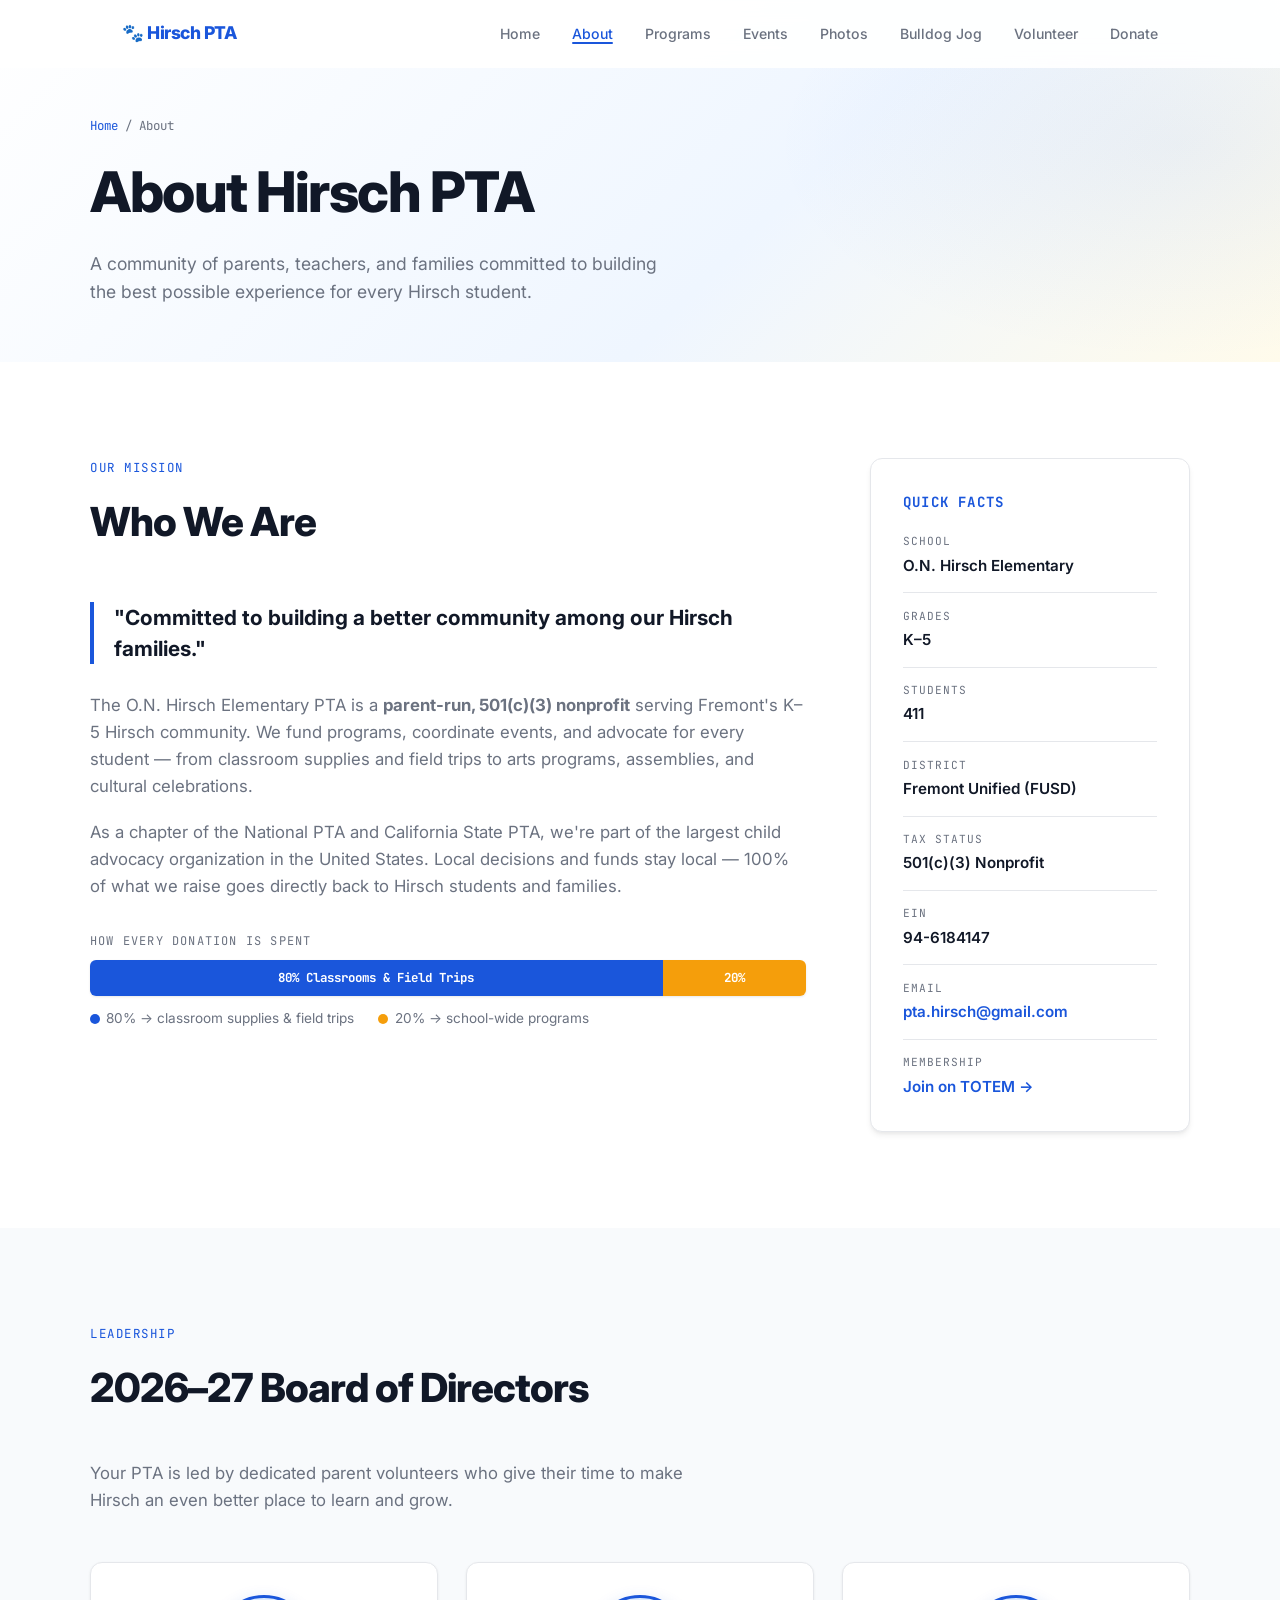
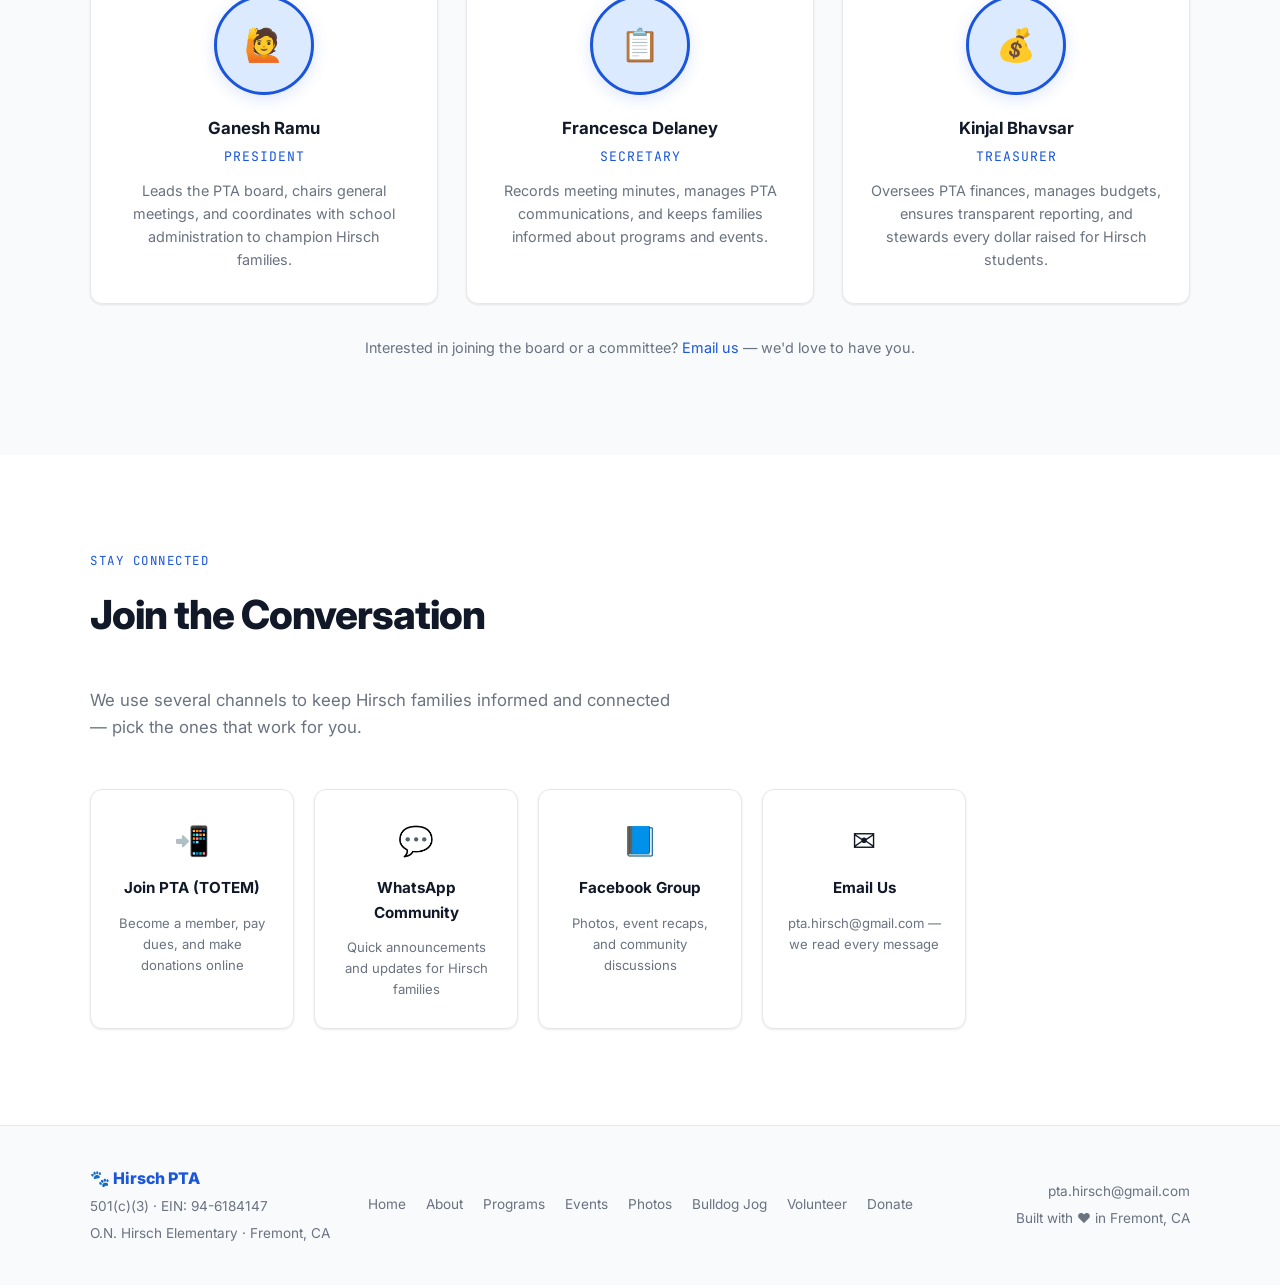
==== commit af06a785: "Update board heading to 2026–27 (incoming year) Co-Authored-By: Claude Opus 4.8 <noreply@anthropic.c" ====
--- a/about.html
+++ b/about.html
@@ -122,7 +122,7 @@
   <section class="section section-alt" id="board">
     <div class="container">
       <div class="section-label">Leadership</div>
-      <h2 class="section-title">2025–26 Board of Directors</h2>
+      <h2 class="section-title">2026–27 Board of Directors</h2>
       <p class="section-subtitle">Your PTA is led by dedicated parent volunteers who give their time to make Hirsch an even better place to learn and grow.</p>
       <div class="board-grid">
 
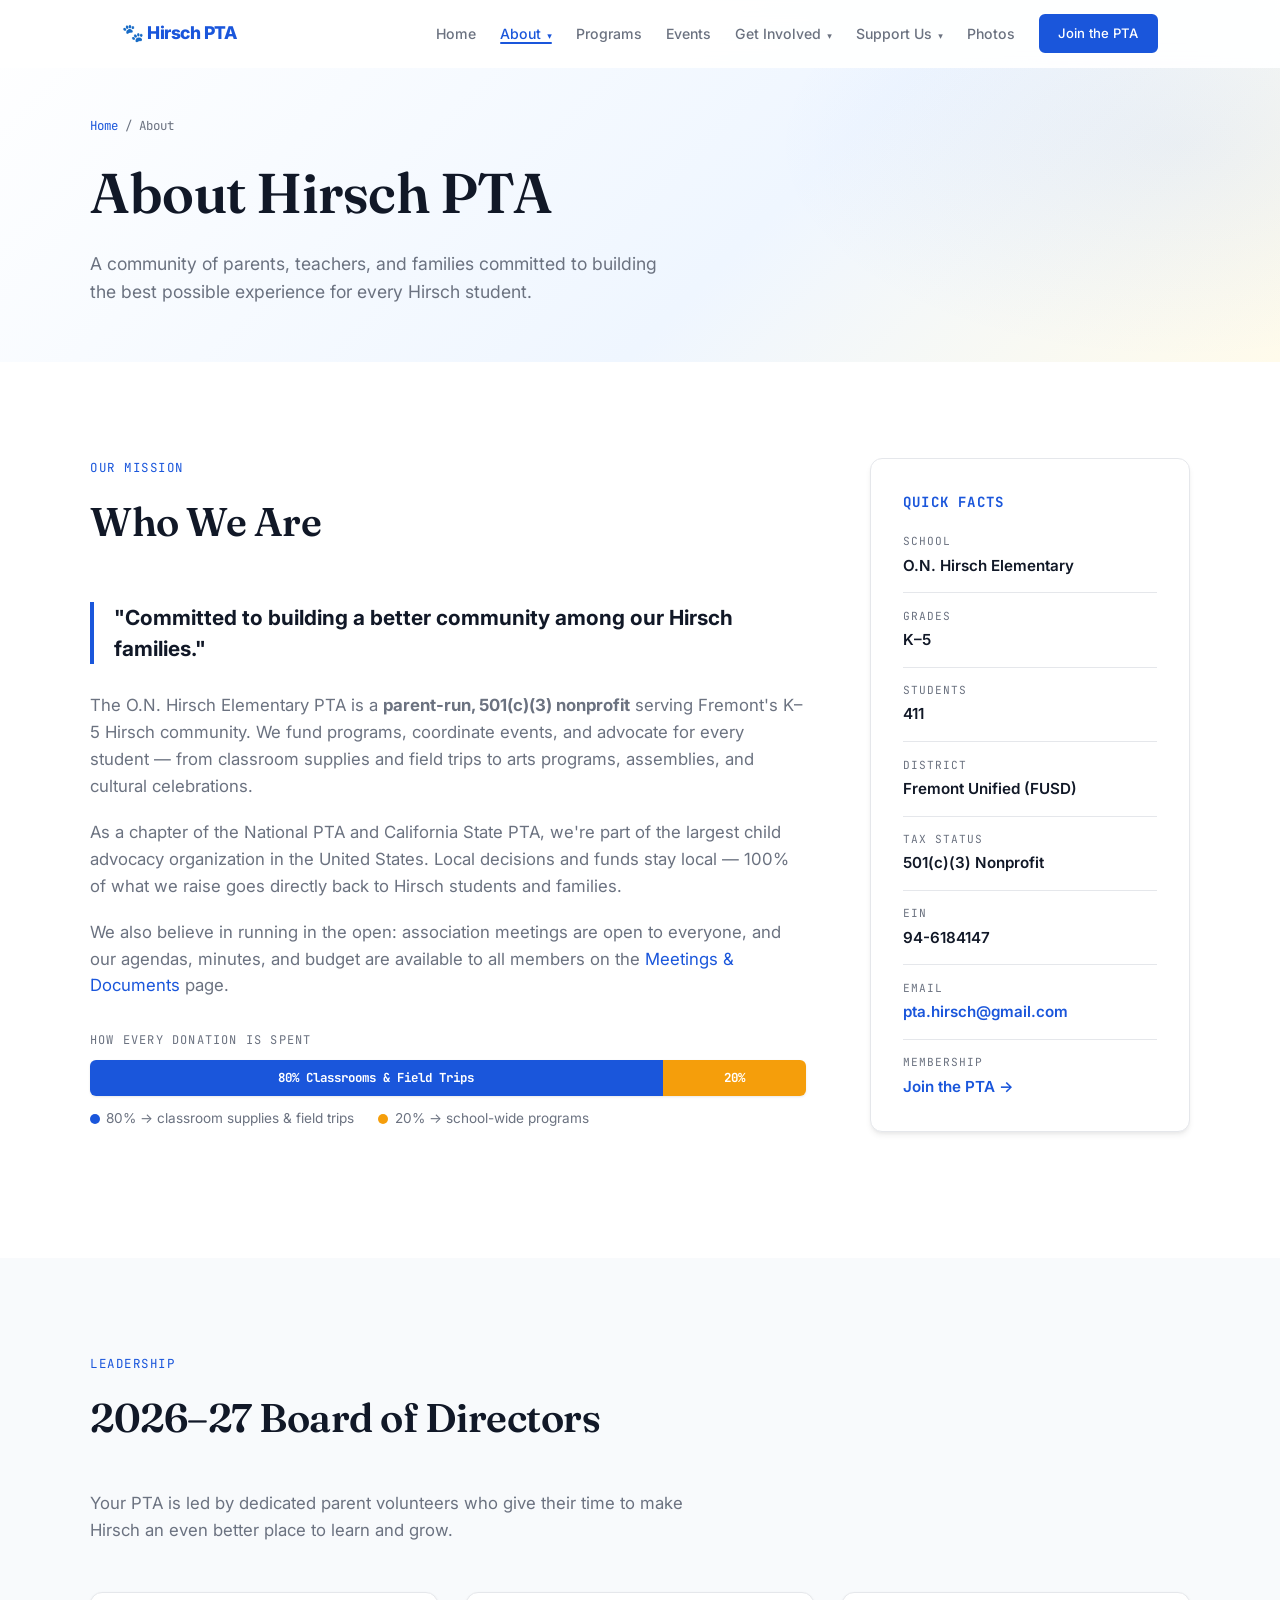
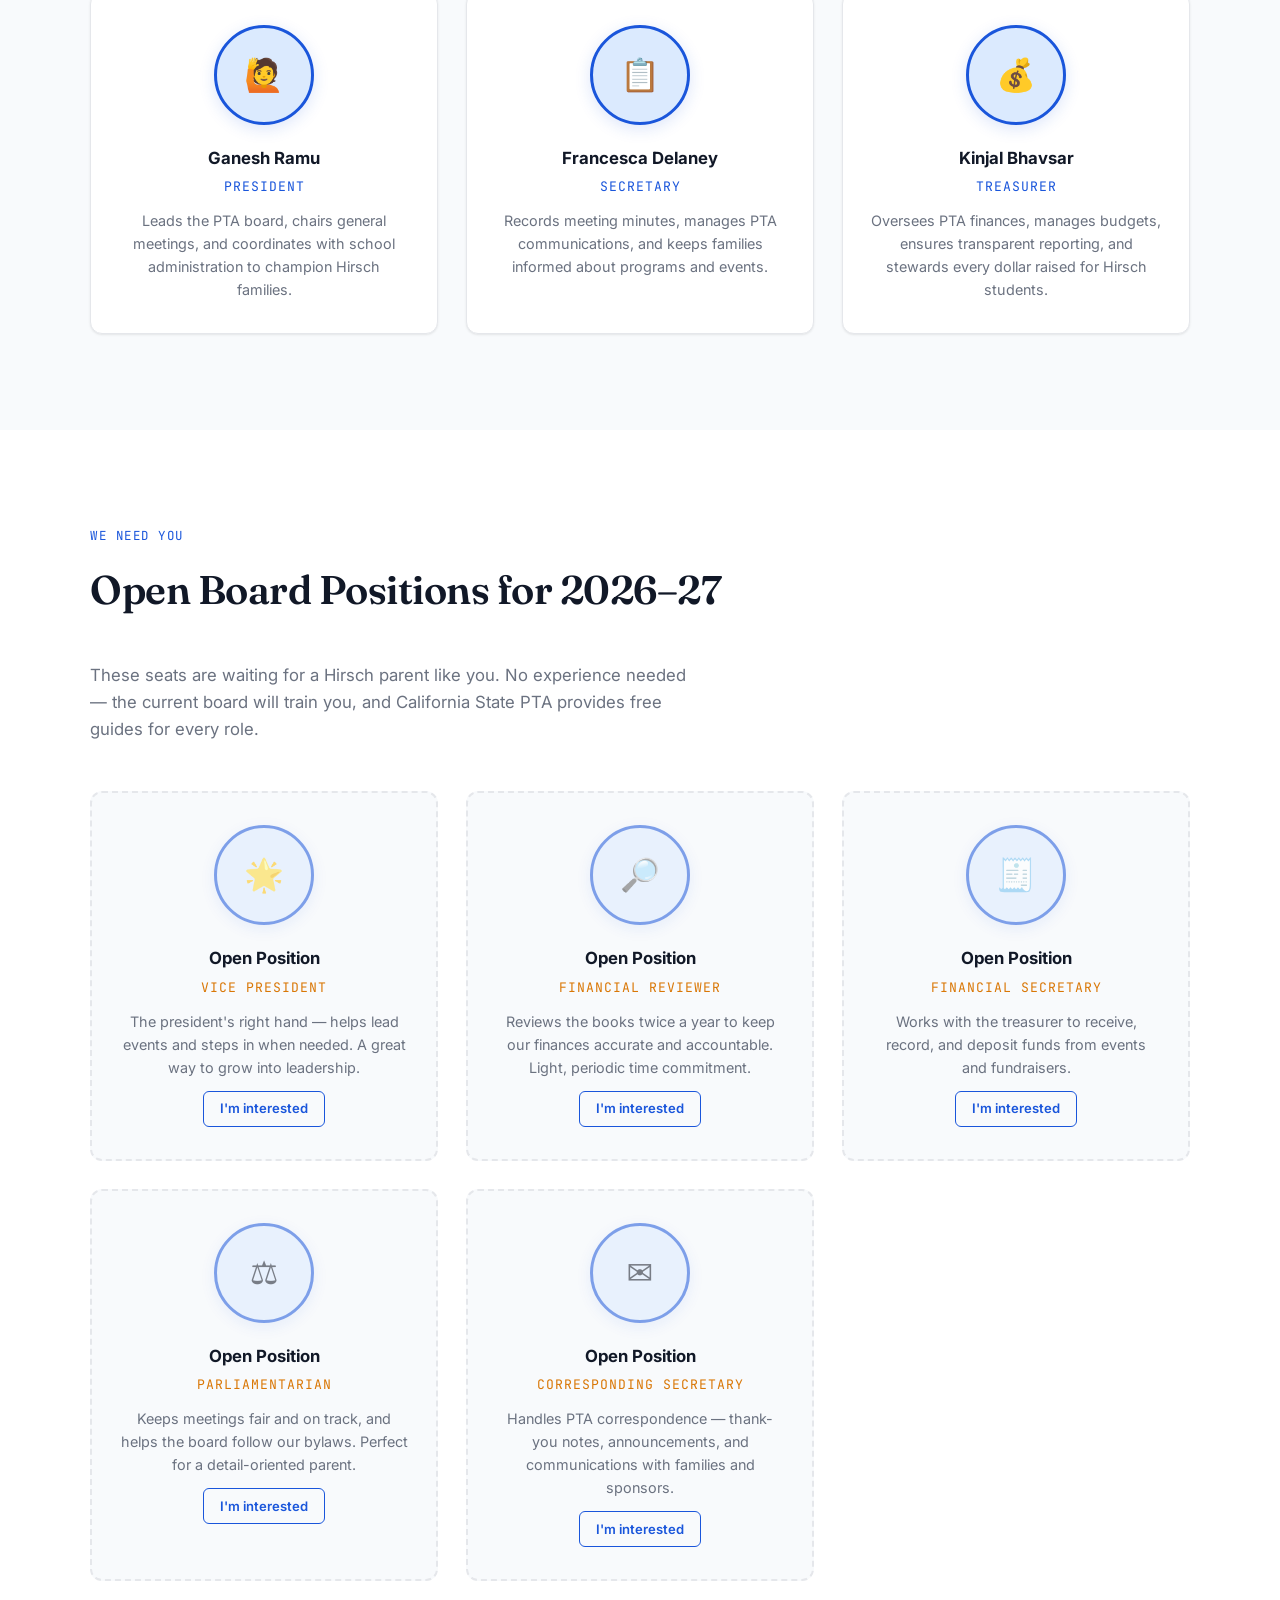
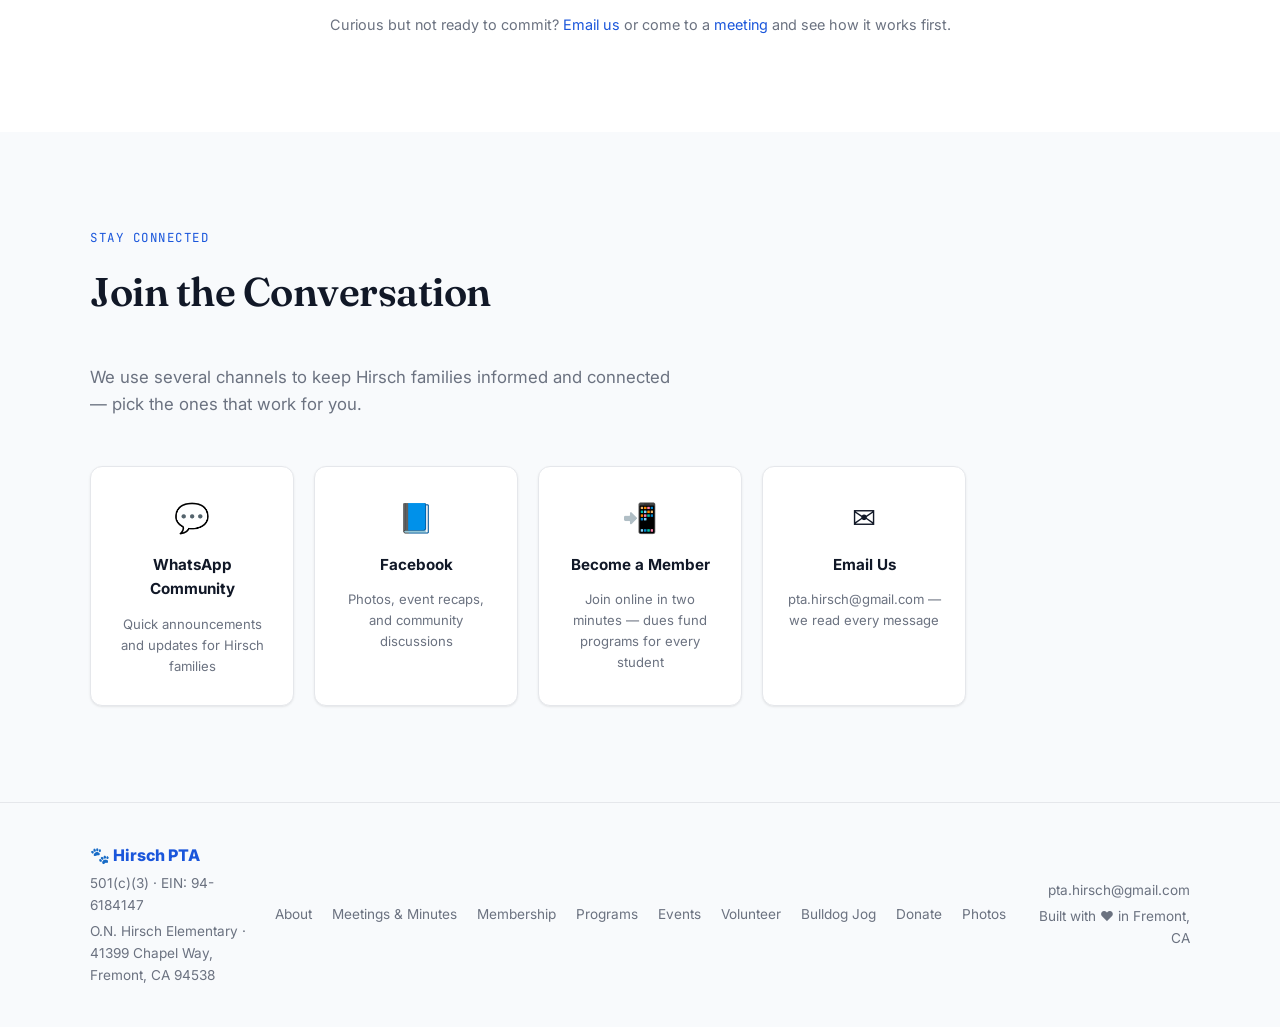
==== commit 4a9bf17a: "Reorganize site: membership & meetings pages, grouped nav, 2026-27 refresh Modeled on best-practice " ====
--- a/about.html
+++ b/about.html
@@ -4,36 +4,18 @@
   <meta charset="UTF-8" />
   <meta name="viewport" content="width=device-width, initial-scale=1.0" />
   <title>About Us | Hirsch PTA</title>
-  <meta name="description" content="Learn about the Hirsch Elementary PTA — our mission, board of directors, and how we support 411 students in Fremont, CA." />
+  <meta name="description" content="Learn about the Hirsch Elementary PTA — our mission, board of directors, open positions, and how we support 411 students in Fremont, CA." />
   <link rel="icon" href="assets/favicon.svg" type="image/svg+xml" />
   <link rel="preconnect" href="https://fonts.googleapis.com" />
   <link rel="preconnect" href="https://fonts.gstatic.com" crossorigin />
-  <link href="https://fonts.googleapis.com/css2?family=Inter:wght@300;400;500;600;700;800&family=JetBrains+Mono:wght@400;500&display=swap" rel="stylesheet" />
+  <link href="https://fonts.googleapis.com/css2?family=Fraunces:opsz,wght@9..144,600..700&family=Inter:wght@300;400;500;600;700;800&family=JetBrains+Mono:wght@400;500&display=swap" rel="stylesheet" />
   <link rel="stylesheet" href="css/styles.css" />
 </head>
 <body data-page="about">
 
   <a class="skip-link" href="#main">Skip to content</a>
 
-  <!-- NAV -->
-  <nav class="nav" id="nav">
-    <div class="nav-inner">
-      <a class="nav-logo" href="/">&#x1F43E; Hirsch PTA</a>
-      <ul class="nav-links">
-        <li><a href="/"       data-page="home">Home</a></li>
-        <li><a href="/about"       data-page="about">About</a></li>
-        <li><a href="/programs"    data-page="programs">Programs</a></li>
-        <li><a href="/events"      data-page="events">Events</a></li>
-        <li><a href="/gallery"     data-page="gallery">Photos</a></li>
-        <li><a href="/fundraiser"  data-page="fundraiser">Bulldog Jog</a></li>
-        <li><a href="/volunteer"   data-page="volunteer">Volunteer</a></li>
-        <li><a href="/donate"      data-page="donate">Donate</a></li>
-      </ul>
-      <button class="hamburger" id="hamburger" aria-label="Toggle menu" aria-expanded="false" aria-controls="nav-links">
-        <span></span><span></span><span></span>
-      </button>
-    </div>
-  </nav>
+  <div data-nav></div>
 
   <!-- PAGE HERO -->
   <div class="page-hero" id="main">
@@ -65,6 +47,11 @@
             child advocacy organization in the United States. Local decisions and funds stay local —
             100% of what we raise goes directly back to Hirsch students and families.
           </p>
+          <p>
+            We also believe in running in the open: association meetings are open to everyone, and our
+            agendas, minutes, and budget are available to all members on the
+            <a href="/meetings" style="color:var(--accent);">Meetings &amp; Documents</a> page.
+          </p>
 
           <div class="fund-bar-wrap" style="margin-top:2rem;">
             <div class="fund-bar-label">How every donation is spent</div>
@@ -111,7 +98,7 @@
           </div>
           <div class="fact-item">
             <span class="fact-label">Membership</span>
-            <a class="fact-value fact-link" href="https://jointotem.com/ca/fremont/o-n-hirsch-elementary-pta" target="_blank" rel="noopener">Join on TOTEM &rarr;</a>
+            <a class="fact-value fact-link" href="/membership">Join the PTA &rarr;</a>
           </div>
         </div>
       </div>
@@ -148,33 +135,89 @@
         </div>
 
       </div>
+    </div>
+  </section>
+
+  <!-- OPEN POSITIONS -->
+  <section class="section" id="open-roles">
+    <div class="container">
+      <div class="section-label">We Need You</div>
+      <h2 class="section-title">Open Board Positions for 2026–27</h2>
+      <p class="section-subtitle">
+        These seats are waiting for a Hirsch parent like you. No experience needed — the current board
+        will train you, and California State PTA provides free guides for every role.
+      </p>
+      <div class="board-grid">
+
+        <div class="board-card board-card-open">
+          <div class="board-avatar">&#x1F31F;</div>
+          <div class="board-name">Open Position</div>
+          <div class="board-title">Vice President</div>
+          <p class="board-bio">The president's right hand — helps lead events and steps in when needed. A great way to grow into leadership.</p>
+          <a class="btn-sm btn" style="margin-top:.75rem; display:inline-block;" href="mailto:pta.hirsch@gmail.com?subject=Interest%3A%20Vice%20President">I'm interested</a>
+        </div>
+
+        <div class="board-card board-card-open">
+          <div class="board-avatar">&#x1F50E;</div>
+          <div class="board-name">Open Position</div>
+          <div class="board-title">Financial Reviewer</div>
+          <p class="board-bio">Reviews the books twice a year to keep our finances accurate and accountable. Light, periodic time commitment.</p>
+          <a class="btn-sm btn" style="margin-top:.75rem; display:inline-block;" href="mailto:pta.hirsch@gmail.com?subject=Interest%3A%20Financial%20Reviewer">I'm interested</a>
+        </div>
+
+        <div class="board-card board-card-open">
+          <div class="board-avatar">&#x1F9FE;</div>
+          <div class="board-name">Open Position</div>
+          <div class="board-title">Financial Secretary</div>
+          <p class="board-bio">Works with the treasurer to receive, record, and deposit funds from events and fundraisers.</p>
+          <a class="btn-sm btn" style="margin-top:.75rem; display:inline-block;" href="mailto:pta.hirsch@gmail.com?subject=Interest%3A%20Financial%20Secretary">I'm interested</a>
+        </div>
+
+        <div class="board-card board-card-open">
+          <div class="board-avatar">&#x2696;&#xFE0F;</div>
+          <div class="board-name">Open Position</div>
+          <div class="board-title">Parliamentarian</div>
+          <p class="board-bio">Keeps meetings fair and on track, and helps the board follow our bylaws. Perfect for a detail-oriented parent.</p>
+          <a class="btn-sm btn" style="margin-top:.75rem; display:inline-block;" href="mailto:pta.hirsch@gmail.com?subject=Interest%3A%20Parliamentarian">I'm interested</a>
+        </div>
+
+        <div class="board-card board-card-open">
+          <div class="board-avatar">&#x2709;&#xFE0F;</div>
+          <div class="board-name">Open Position</div>
+          <div class="board-title">Corresponding Secretary</div>
+          <p class="board-bio">Handles PTA correspondence — thank-you notes, announcements, and communications with families and sponsors.</p>
+          <a class="btn-sm btn" style="margin-top:.75rem; display:inline-block;" href="mailto:pta.hirsch@gmail.com?subject=Interest%3A%20Corresponding%20Secretary">I'm interested</a>
+        </div>
+
+      </div>
       <p style="margin-top:2rem; font-size:.9rem; color:var(--text-muted); text-align:center;">
-        Interested in joining the board or a committee? <a href="mailto:pta.hirsch@gmail.com" style="color:var(--accent);">Email us</a> — we'd love to have you.
+        Curious but not ready to commit? <a href="mailto:pta.hirsch@gmail.com" style="color:var(--accent);">Email us</a> or
+        come to a <a href="/meetings" style="color:var(--accent);">meeting</a> and see how it works first.
       </p>
     </div>
   </section>
 
   <!-- COMMUNITY CONNECTIONS -->
-  <section class="section" id="connect">
+  <section class="section section-alt" id="connect">
     <div class="container">
       <div class="section-label">Stay Connected</div>
       <h2 class="section-title">Join the Conversation</h2>
       <p class="section-subtitle">We use several channels to keep Hirsch families informed and connected — pick the ones that work for you.</p>
       <div class="community-grid">
-        <a href="https://jointotem.com/ca/fremont/o-n-hirsch-elementary-pta" target="_blank" rel="noopener" class="community-card">
-          <span class="community-icon">&#x1F4F2;</span>
-          <span class="community-name">Join PTA (TOTEM)</span>
-          <span class="community-desc">Become a member, pay dues, and make donations online</span>
-        </a>
-        <a href="#" class="community-card">
+        <a href="https://chat.whatsapp.com/FNg6wn9coPvFLiYN0dNNEo?mode=ac_t" target="_blank" rel="noopener" class="community-card">
           <span class="community-icon">&#x1F4AC;</span>
           <span class="community-name">WhatsApp Community</span>
           <span class="community-desc">Quick announcements and updates for Hirsch families</span>
         </a>
-        <a href="#" class="community-card">
+        <a href="https://www.facebook.com/pages/O.%20N.%20Hirsch%20Elementary/781161008586880/" target="_blank" rel="noopener" class="community-card">
           <span class="community-icon">&#x1F4D8;</span>
-          <span class="community-name">Facebook Group</span>
+          <span class="community-name">Facebook</span>
           <span class="community-desc">Photos, event recaps, and community discussions</span>
+        </a>
+        <a href="/membership" class="community-card">
+          <span class="community-icon">&#x1F4F2;</span>
+          <span class="community-name">Become a Member</span>
+          <span class="community-desc">Join online in two minutes — dues fund programs for every student</span>
         </a>
         <a href="mailto:pta.hirsch@gmail.com" class="community-card">
           <span class="community-icon">&#x2709;&#xFE0F;</span>
@@ -185,31 +228,9 @@
     </div>
   </section>
 
-  <!-- FOOTER -->
-  <footer class="footer">
-    <div class="footer-inner">
-      <div class="footer-left">
-        <span class="footer-logo">&#x1F43E; Hirsch PTA</span>
-        <span>501(c)(3) &middot; EIN: 94-6184147</span>
-        <span>O.N. Hirsch Elementary &middot; Fremont, CA</span>
-      </div>
-      <nav class="footer-center">
-        <a href="/">Home</a>
-        <a href="/about">About</a>
-        <a href="/programs">Programs</a>
-        <a href="/events">Events</a>
-        <a href="/gallery">Photos</a>
-        <a href="/fundraiser">Bulldog Jog</a>
-        <a href="/volunteer">Volunteer</a>
-        <a href="/donate">Donate</a>
-      </nav>
-      <div class="footer-right">
-        <a href="mailto:pta.hirsch@gmail.com">pta.hirsch@gmail.com</a><br>
-        <span style="margin-top:.3rem; display:block;">Built with &hearts; in Fremont, CA</span>
-      </div>
-    </div>
-  </footer>
-
+  <div data-footer></div>
+
+  <script src="js/layout.js"></script>
   <script src="js/main.js"></script>
 </body>
 </html>
--- a/css/styles.css
+++ b/css/styles.css
@@ -26,6 +26,7 @@
   --nav-h:        68px;
   --max-w:        1100px;
   --font:         'Inter', system-ui, sans-serif;
+  --display:      'Fraunces', Georgia, serif;
   --mono:         'JetBrains Mono', 'Courier New', monospace;
 }
 
@@ -81,7 +82,8 @@
   gap: .4rem;
 }
 .nav-logo-paw { font-size: 1.2rem; }
-.nav-links { display: flex; gap: 2rem; }
+.nav-links { display: flex; gap: 1.5rem; align-items: center; }
+.nav-links > li { position: relative; }
 .nav-links a {
   font-size: .88rem;
   font-weight: 500;
@@ -103,6 +105,53 @@
 .nav-links a.active { color: var(--accent); }
 .nav-links a:hover::after,
 .nav-links a.active::after { width: 100%; }
+
+/* Dropdown groups */
+.nav-links .caret { font-size: .65em; margin-left: .15rem; }
+.nav-sub {
+  position: absolute;
+  top: 100%; left: 50%;
+  transform: translate(-50%, 12px);
+  background: #fff;
+  border: 1px solid var(--border);
+  border-radius: var(--radius);
+  box-shadow: var(--shadow-lg);
+  padding: .5rem;
+  min-width: 200px;
+  opacity: 0;
+  visibility: hidden;
+  transition: opacity .2s, transform .2s, visibility .2s;
+}
+.nav-sub::before {
+  /* invisible hover bridge between the link and the dropdown */
+  content: '';
+  position: absolute;
+  top: -14px; left: 0; right: 0;
+  height: 14px;
+}
+.has-sub:hover .nav-sub,
+.has-sub:focus-within .nav-sub {
+  opacity: 1;
+  visibility: visible;
+  transform: translate(-50%, 6px);
+}
+.nav-sub a {
+  display: block;
+  padding: .5rem .8rem;
+  border-radius: var(--radius-sm);
+  font-size: .86rem;
+}
+.nav-sub a::after { display: none; }
+.nav-sub a:hover { background: var(--accent-light); color: var(--accent-dark); }
+
+/* Join button in the nav */
+.nav-links .btn-nav {
+  padding: .45rem 1.1rem;
+  font-size: .82rem;
+  color: #fff;
+}
+.nav-links .btn-nav:hover { color: #fff; }
+.nav-links .btn-nav::after { display: none; }
 
 .hamburger {
   display: none;
@@ -219,9 +268,10 @@
   margin-bottom: .75rem;
 }
 .section-title {
+  font-family: var(--display);
   font-size: clamp(1.8rem, 3.5vw, 2.5rem);
-  font-weight: 800;
-  letter-spacing: -1px;
+  font-weight: 600;
+  letter-spacing: -0.5px;
   margin-bottom: 3rem;
 }
 .section-subtitle {
@@ -273,10 +323,11 @@
   animation: fadeUp .6s .1s forwards;
 }
 .hero-title {
+  font-family: var(--display);
   font-size: clamp(2.8rem, 6vw, 5rem);
-  font-weight: 800;
-  letter-spacing: -2px;
-  line-height: 1.05;
+  font-weight: 600;
+  letter-spacing: -1px;
+  line-height: 1.08;
   color: var(--text);
   opacity: 0;
   animation: fadeUp .6s .2s forwards;
@@ -350,9 +401,10 @@
 .breadcrumb a { color: var(--accent); }
 .breadcrumb a:hover { text-decoration: underline; }
 .page-hero-title {
+  font-family: var(--display);
   font-size: clamp(2rem, 4.5vw, 3.5rem);
-  font-weight: 800;
-  letter-spacing: -1.5px;
+  font-weight: 600;
+  letter-spacing: -0.5px;
   color: var(--text);
   opacity: 0;
   animation: fadeUp .5s .1s forwards;
@@ -589,9 +641,10 @@
   color: #fff;
 }
 .cta-band h2 {
+  font-family: var(--display);
   font-size: clamp(1.8rem, 3vw, 2.4rem);
-  font-weight: 800;
-  letter-spacing: -1px;
+  font-weight: 600;
+  letter-spacing: -0.5px;
   margin-bottom: .75rem;
 }
 .cta-band p {
@@ -1315,6 +1368,38 @@
    Responsive
    ============================================================ */
 @media (max-width: 900px) {
+  /* Mobile nav (hamburger) — grouped items render expanded with indented sub-links */
+  .nav-links { display: none; }
+  .hamburger { display: flex; }
+  .nav-links.open {
+    display: flex;
+    flex-direction: column;
+    position: fixed;
+    inset: var(--nav-h) 0 0 0;
+    background: rgba(255,255,255,.98);
+    padding: 1.5rem 2rem 3rem;
+    gap: .25rem;
+    overflow-y: auto;
+    align-items: stretch;
+    z-index: 99;
+  }
+  .nav-links.open > li > a { display: block; padding: .6rem 0; font-size: 1.05rem; }
+  .nav-links.open .caret { display: none; }
+  .nav-links.open .nav-sub {
+    position: static;
+    transform: none;
+    opacity: 1;
+    visibility: visible;
+    box-shadow: none;
+    border: none;
+    padding: 0 0 .4rem 1.1rem;
+    min-width: 0;
+  }
+  .nav-links.open .nav-sub::before { display: none; }
+  .nav-links.open .nav-sub a { font-size: .95rem; padding: .45rem 0; }
+  .nav-links.open .nav-join { margin-top: 1rem; }
+  .nav-links.open .btn-nav { width: 100%; justify-content: center; text-align: center; padding: .8rem 1rem; font-size: .95rem; }
+
   .what-grid    { grid-template-columns: 1fr; }
   .mission-grid { grid-template-columns: 1fr; }
   .facts-card   { position: static; }
@@ -1327,21 +1412,6 @@
 }
 
 @media (max-width: 640px) {
-  .nav-links { display: none; }
-  .hamburger { display: flex; }
-  .nav-links.open {
-    display: flex;
-    flex-direction: column;
-    position: fixed;
-    inset: var(--nav-h) 0 0 0;
-    background: rgba(255,255,255,.98);
-    padding: 2rem;
-    gap: 1.5rem;
-    font-size: 1.2rem;
-    align-items: center;
-    justify-content: center;
-    z-index: 99;
-  }
   .hero-title { letter-spacing: -1.5px; }
   .impact-bar .container { grid-template-columns: 1fr; gap: 2rem; }
   .tier-grid { grid-template-columns: 1fr; }
@@ -1607,3 +1677,48 @@
   .reveal { opacity: 1 !important; transform: none !important; }
   [class*="hero-"][style], .hero-eyebrow, .hero-title, .hero-sub, .hero-cta { opacity: 1 !important; }
 }
+
+/* ============================================================
+   Meetings & transparency page
+   ============================================================ */
+.doc-grid {
+  display: grid;
+  grid-template-columns: repeat(auto-fill, minmax(230px, 1fr));
+  gap: 1.25rem;
+}
+.doc-card {
+  background: #fff;
+  border: 1px solid var(--border);
+  border-radius: var(--radius);
+  padding: 1.5rem;
+  box-shadow: var(--shadow-sm);
+  display: flex;
+  flex-direction: column;
+  gap: .45rem;
+  transition: transform .2s, box-shadow .2s;
+}
+.doc-card:hover { transform: translateY(-2px); box-shadow: var(--shadow-md); }
+.doc-icon { font-size: 1.6rem; }
+.doc-name { font-weight: 700; }
+.doc-desc { font-size: .88rem; color: var(--text-muted); flex: 1; }
+.doc-card .btn-sm { align-self: flex-start; margin-top: .5rem; }
+
+.badge-soon {
+  display: inline-block;
+  align-self: flex-start;
+  font-size: .72rem;
+  font-weight: 600;
+  padding: .15rem .6rem;
+  border-radius: 999px;
+  background: var(--gold-light);
+  color: #92400e;
+}
+
+/* Open board/committee role cards */
+.board-card-open {
+  border: 2px dashed var(--border);
+  background: var(--bg-alt);
+  box-shadow: none;
+}
+.board-card-open .board-avatar { opacity: .55; }
+.board-card-open .board-title { color: var(--gold-dark); }
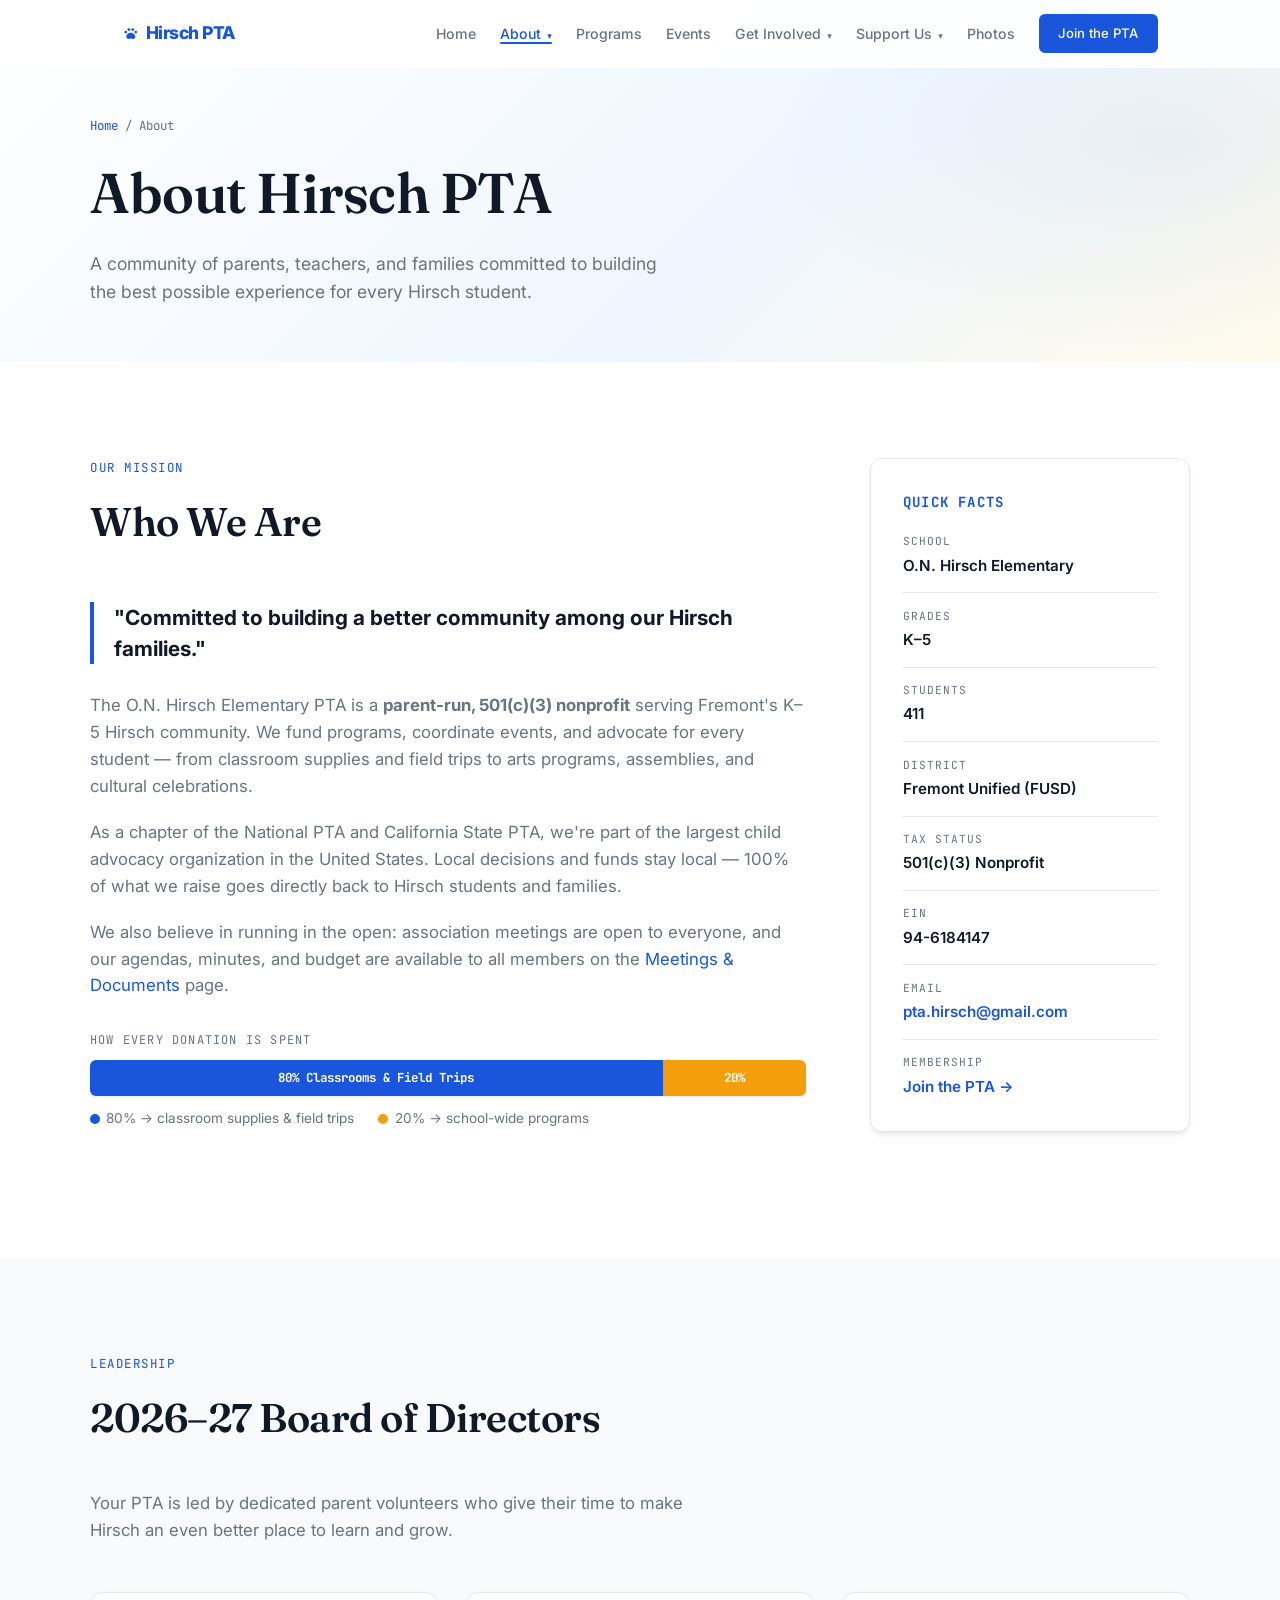
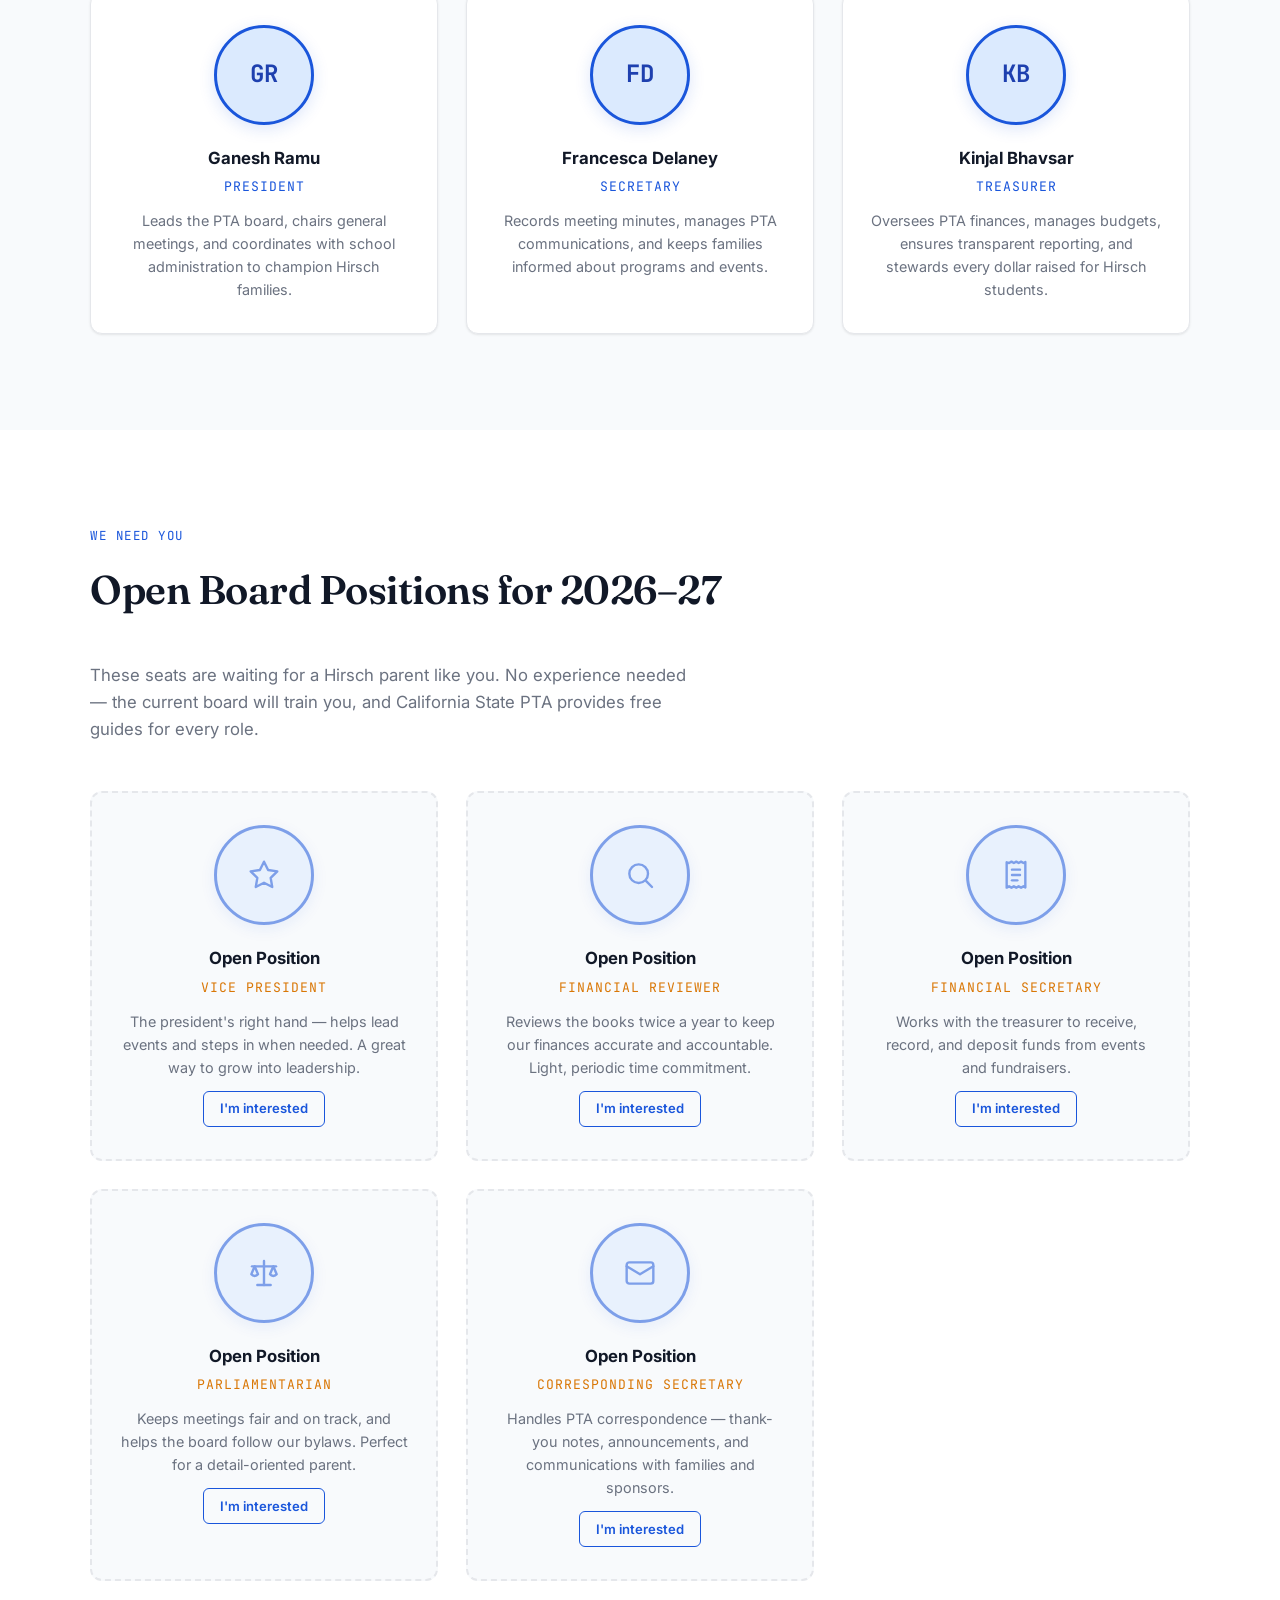
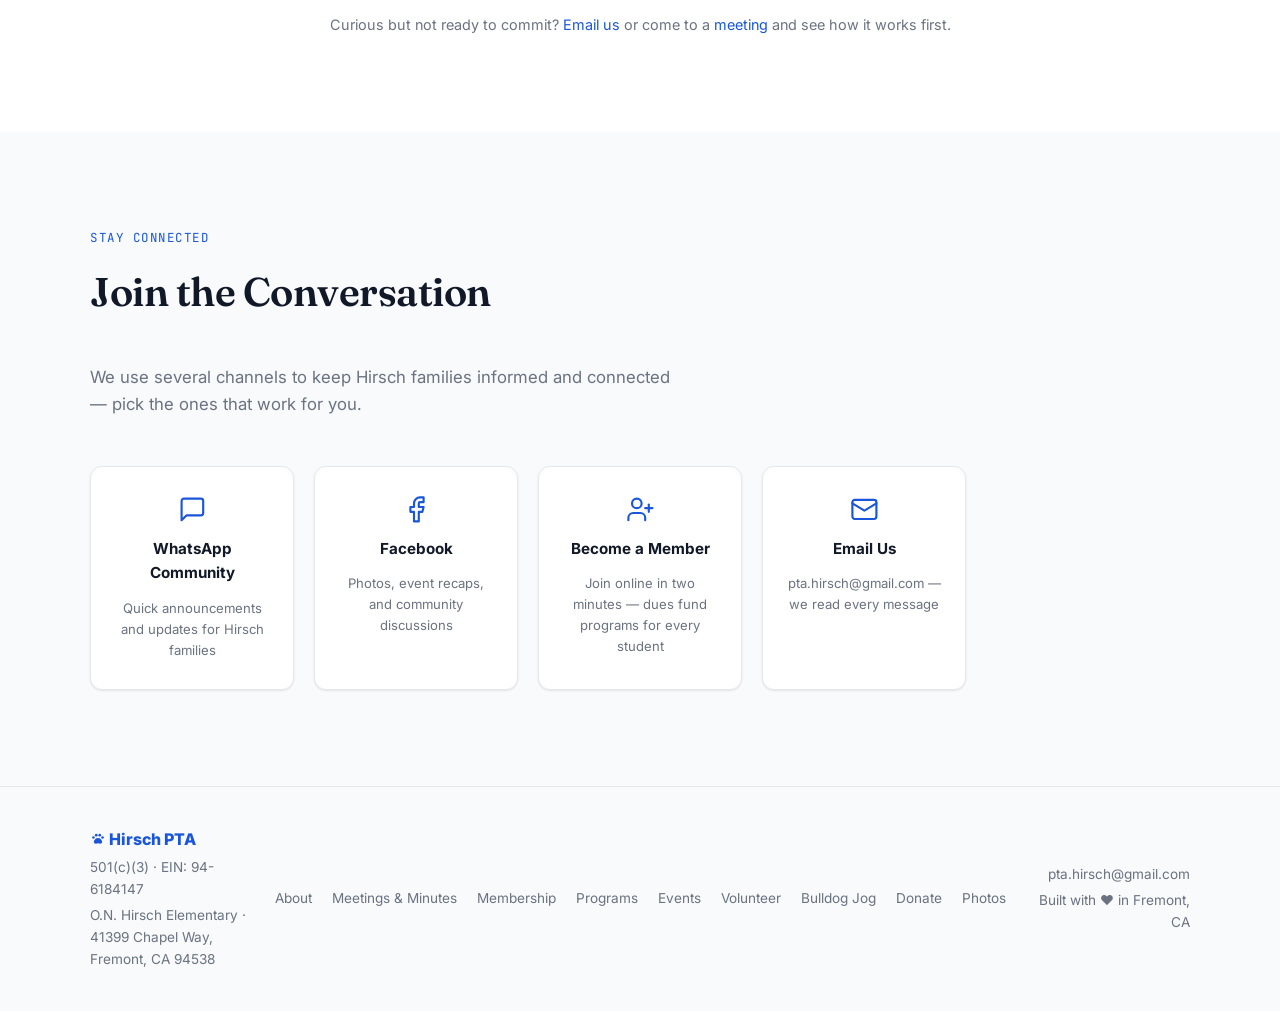
==== commit b98697ee: "Replace emoji icons with inline SVG icon set; design polish - Add 40-symbol inline SVG sprite + paw " ====
--- a/about.html
+++ b/about.html
@@ -114,21 +114,21 @@
       <div class="board-grid">
 
         <div class="board-card">
-          <div class="board-avatar">&#x1F64B;</div>
+          <div class="board-avatar board-avatar-mono">GR</div>
           <div class="board-name">Ganesh Ramu</div>
           <div class="board-title">President</div>
           <p class="board-bio">Leads the PTA board, chairs general meetings, and coordinates with school administration to champion Hirsch families.</p>
         </div>
 
         <div class="board-card">
-          <div class="board-avatar">&#x1F4CB;</div>
+          <div class="board-avatar board-avatar-mono">FD</div>
           <div class="board-name">Francesca Delaney</div>
           <div class="board-title">Secretary</div>
           <p class="board-bio">Records meeting minutes, manages PTA communications, and keeps families informed about programs and events.</p>
         </div>
 
         <div class="board-card">
-          <div class="board-avatar">&#x1F4B0;</div>
+          <div class="board-avatar board-avatar-mono">KB</div>
           <div class="board-name">Kinjal Bhavsar</div>
           <div class="board-title">Treasurer</div>
           <p class="board-bio">Oversees PTA finances, manages budgets, ensures transparent reporting, and stewards every dollar raised for Hirsch students.</p>
@@ -150,7 +150,7 @@
       <div class="board-grid">
 
         <div class="board-card board-card-open">
-          <div class="board-avatar">&#x1F31F;</div>
+          <div class="board-avatar"><svg class="icon" aria-hidden="true"><use href="#i-star"/></svg></div>
           <div class="board-name">Open Position</div>
           <div class="board-title">Vice President</div>
           <p class="board-bio">The president's right hand — helps lead events and steps in when needed. A great way to grow into leadership.</p>
@@ -158,7 +158,7 @@
         </div>
 
         <div class="board-card board-card-open">
-          <div class="board-avatar">&#x1F50E;</div>
+          <div class="board-avatar"><svg class="icon" aria-hidden="true"><use href="#i-search"/></svg></div>
           <div class="board-name">Open Position</div>
           <div class="board-title">Financial Reviewer</div>
           <p class="board-bio">Reviews the books twice a year to keep our finances accurate and accountable. Light, periodic time commitment.</p>
@@ -166,7 +166,7 @@
         </div>
 
         <div class="board-card board-card-open">
-          <div class="board-avatar">&#x1F9FE;</div>
+          <div class="board-avatar"><svg class="icon" aria-hidden="true"><use href="#i-receipt"/></svg></div>
           <div class="board-name">Open Position</div>
           <div class="board-title">Financial Secretary</div>
           <p class="board-bio">Works with the treasurer to receive, record, and deposit funds from events and fundraisers.</p>
@@ -174,7 +174,7 @@
         </div>
 
         <div class="board-card board-card-open">
-          <div class="board-avatar">&#x2696;&#xFE0F;</div>
+          <div class="board-avatar"><svg class="icon" aria-hidden="true"><use href="#i-scale"/></svg></div>
           <div class="board-name">Open Position</div>
           <div class="board-title">Parliamentarian</div>
           <p class="board-bio">Keeps meetings fair and on track, and helps the board follow our bylaws. Perfect for a detail-oriented parent.</p>
@@ -182,7 +182,7 @@
         </div>
 
         <div class="board-card board-card-open">
-          <div class="board-avatar">&#x2709;&#xFE0F;</div>
+          <div class="board-avatar"><svg class="icon" aria-hidden="true"><use href="#i-mail"/></svg></div>
           <div class="board-name">Open Position</div>
           <div class="board-title">Corresponding Secretary</div>
           <p class="board-bio">Handles PTA correspondence — thank-you notes, announcements, and communications with families and sponsors.</p>
@@ -205,22 +205,22 @@
       <p class="section-subtitle">We use several channels to keep Hirsch families informed and connected — pick the ones that work for you.</p>
       <div class="community-grid">
         <a href="https://chat.whatsapp.com/FNg6wn9coPvFLiYN0dNNEo?mode=ac_t" target="_blank" rel="noopener" class="community-card">
-          <span class="community-icon">&#x1F4AC;</span>
+          <span class="community-icon"><svg class="icon" aria-hidden="true"><use href="#i-message"/></svg></span>
           <span class="community-name">WhatsApp Community</span>
           <span class="community-desc">Quick announcements and updates for Hirsch families</span>
         </a>
         <a href="https://www.facebook.com/pages/O.%20N.%20Hirsch%20Elementary/781161008586880/" target="_blank" rel="noopener" class="community-card">
-          <span class="community-icon">&#x1F4D8;</span>
+          <span class="community-icon"><svg class="icon" aria-hidden="true"><use href="#i-facebook"/></svg></span>
           <span class="community-name">Facebook</span>
           <span class="community-desc">Photos, event recaps, and community discussions</span>
         </a>
         <a href="/membership" class="community-card">
-          <span class="community-icon">&#x1F4F2;</span>
+          <span class="community-icon"><svg class="icon" aria-hidden="true"><use href="#i-user-plus"/></svg></span>
           <span class="community-name">Become a Member</span>
           <span class="community-desc">Join online in two minutes — dues fund programs for every student</span>
         </a>
         <a href="mailto:pta.hirsch@gmail.com" class="community-card">
-          <span class="community-icon">&#x2709;&#xFE0F;</span>
+          <span class="community-icon"><svg class="icon" aria-hidden="true"><use href="#i-mail"/></svg></span>
           <span class="community-name">Email Us</span>
           <span class="community-desc">pta.hirsch@gmail.com — we read every message</span>
         </a>
--- a/css/styles.css
+++ b/css/styles.css
@@ -286,7 +286,7 @@
    Hero (homepage)
    ============================================================ */
 .hero {
-  min-height: 100vh;
+  min-height: min(85vh, 780px);
   display: flex;
   align-items: center;
   position: relative;
@@ -1679,6 +1679,46 @@
 }
 
 /* ============================================================
+   SVG icons (sprite injected by js/layout.js)
+   ============================================================ */
+.icon {
+  width: 1em;
+  height: 1em;
+  display: inline-block;
+  vertical-align: -0.125em;
+  fill: none;
+  stroke: currentColor;
+  stroke-width: 1.8;
+  stroke-linecap: round;
+  stroke-linejoin: round;
+  flex-shrink: 0;
+}
+.icon-logo-paw { vertical-align: -0.14em; }
+
+/* Icon holders inherit their size from the existing font-size rules;
+   tint them with the brand accent */
+.program-highlight-icon,
+.program-icon,
+.benefit-icon,
+.community-icon,
+.donate-method-icon,
+.vol-icon,
+.doc-icon {
+  color: var(--accent);
+  line-height: 1;
+}
+
+/* Monogram board avatars */
+.board-avatar-mono {
+  font-family: var(--mono);
+  font-size: 1.5rem;
+  font-weight: 700;
+  color: var(--accent-dark);
+  letter-spacing: .5px;
+}
+.board-avatar .icon { color: var(--accent); }
+
+/* ============================================================
    Meetings & transparency page
    ============================================================ */
 .doc-grid {
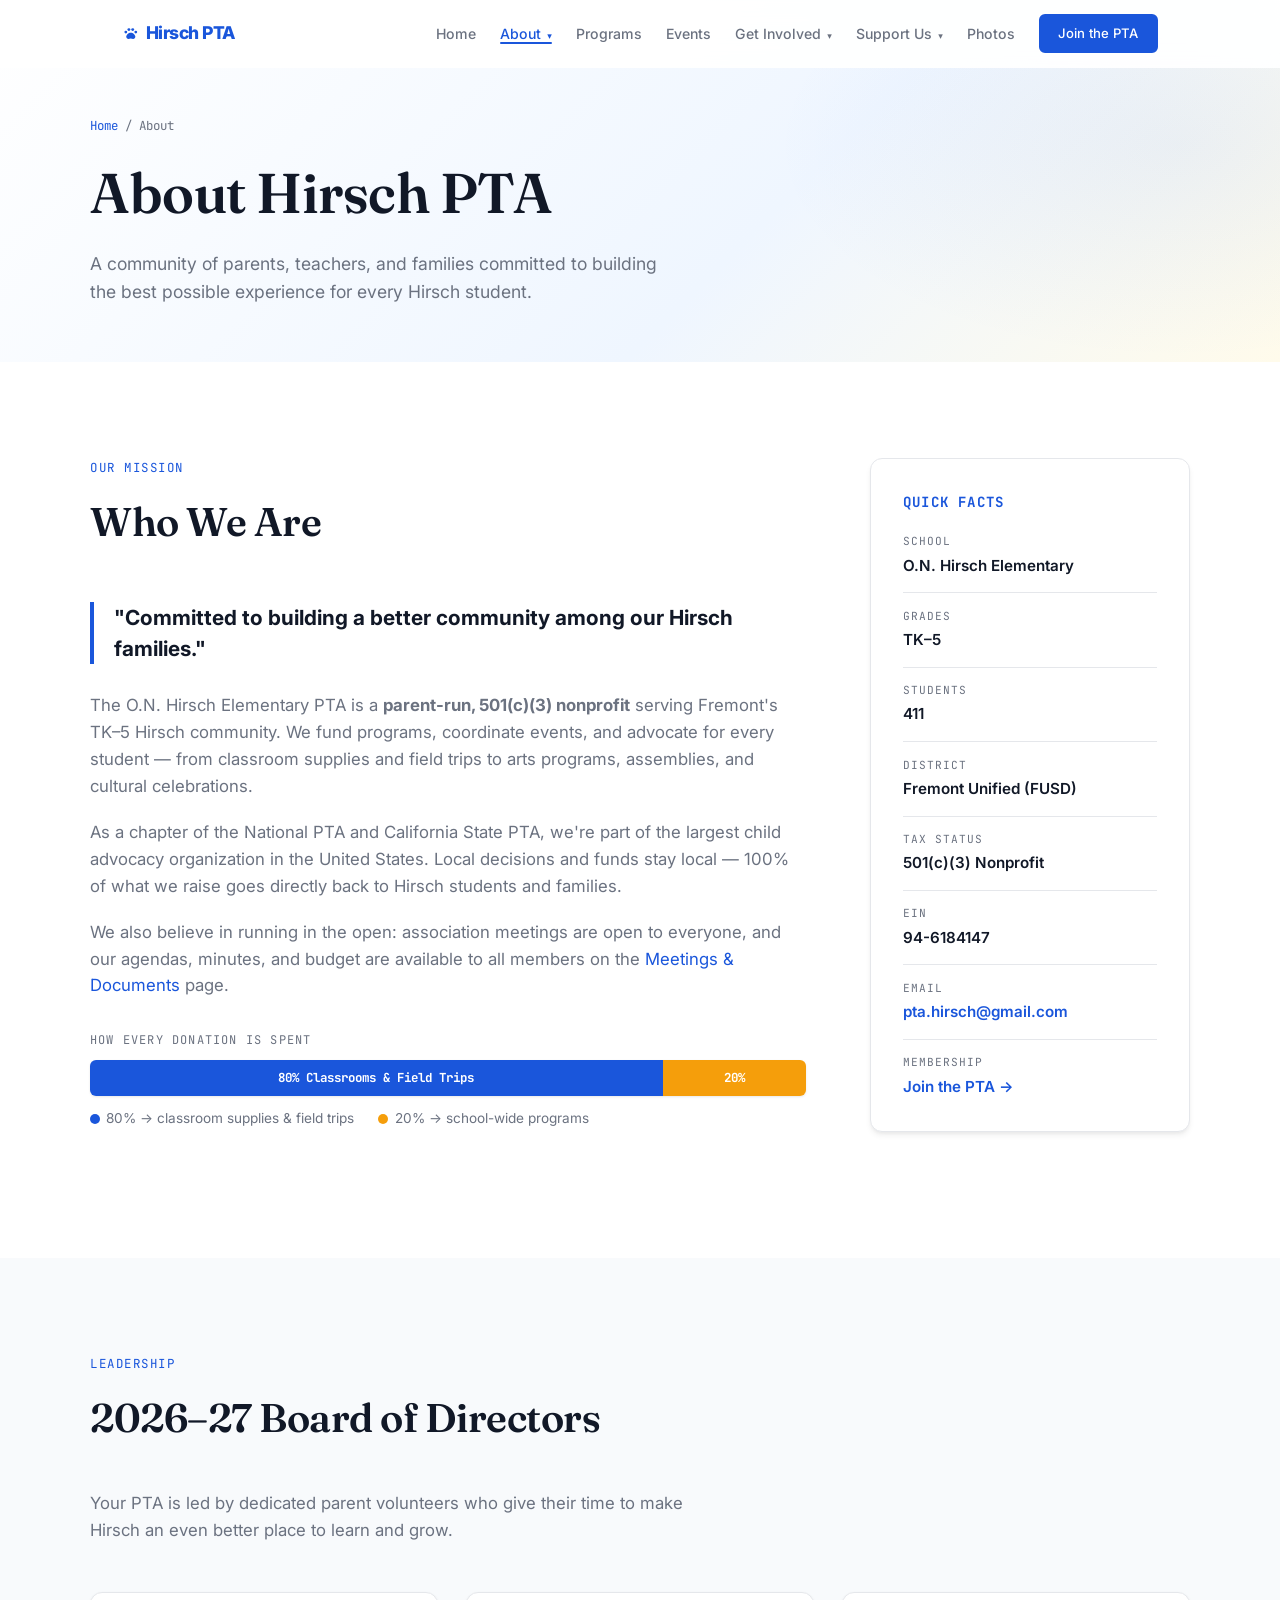
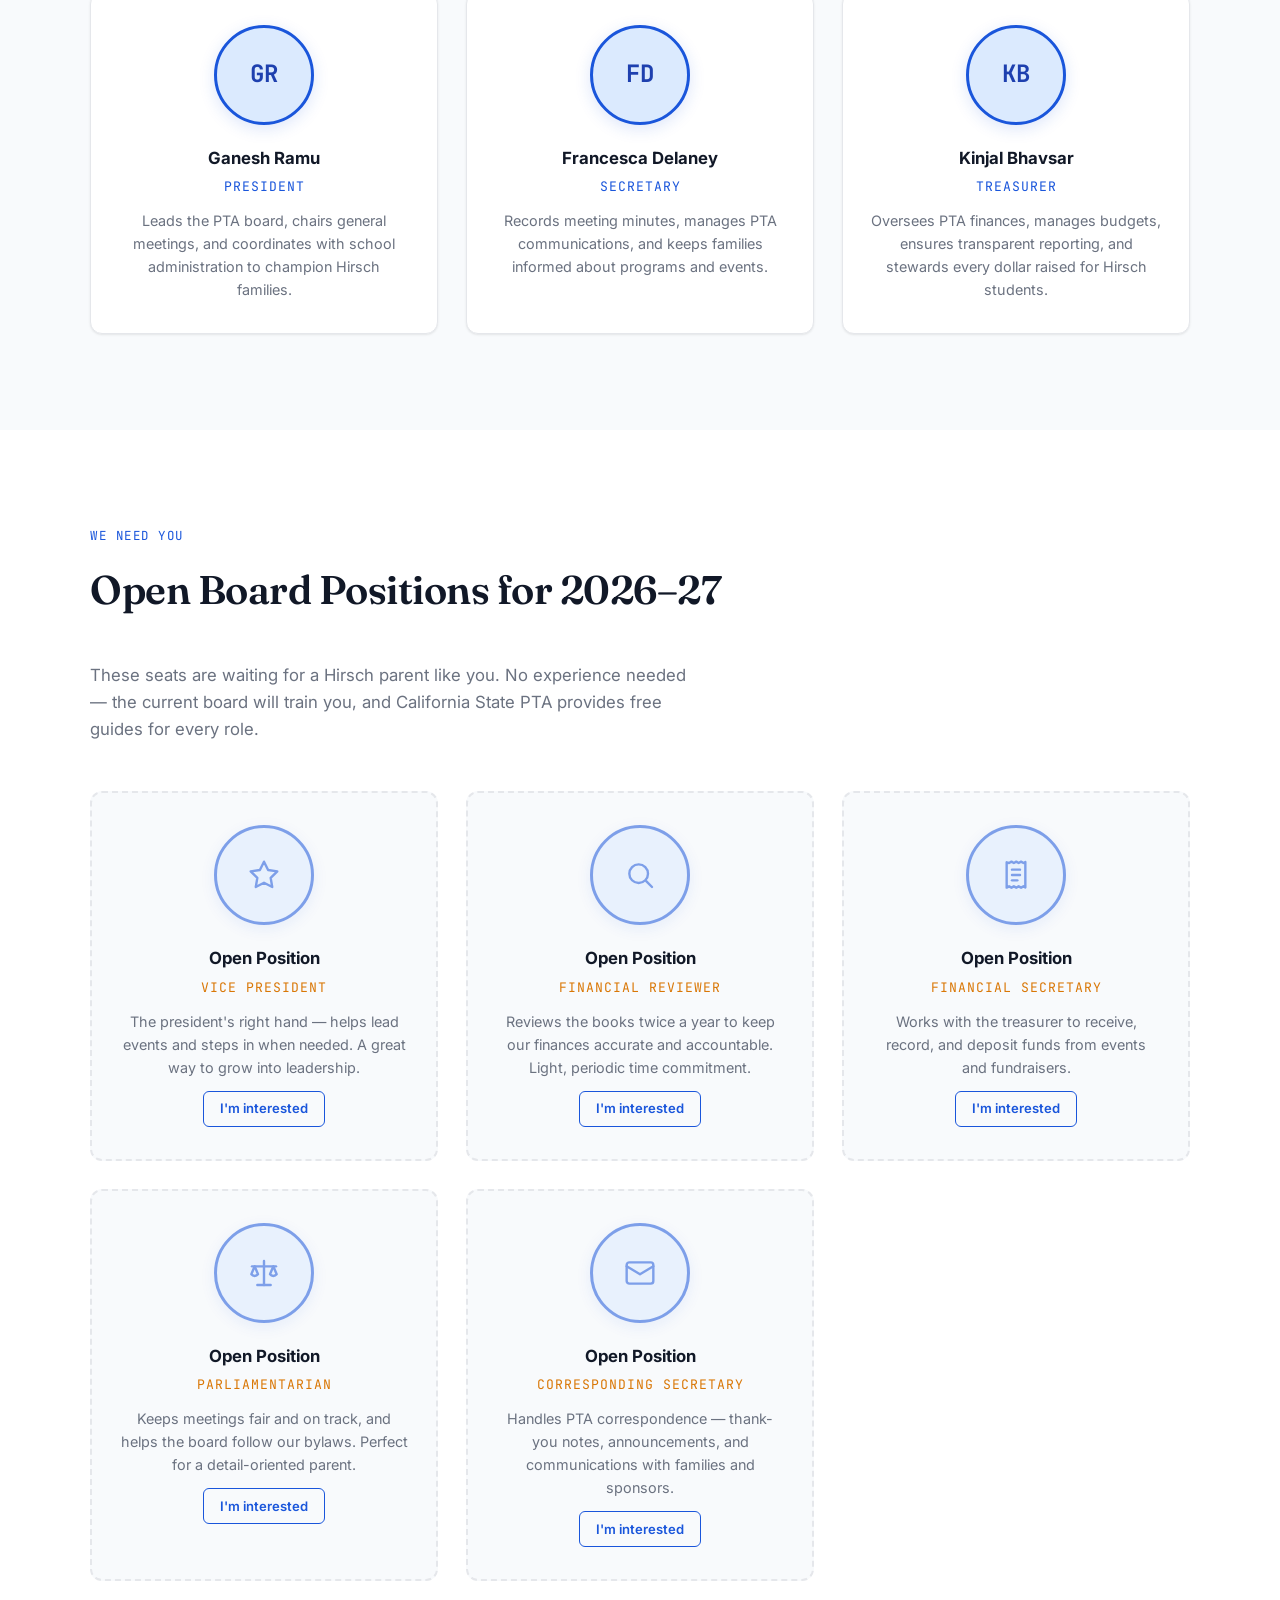
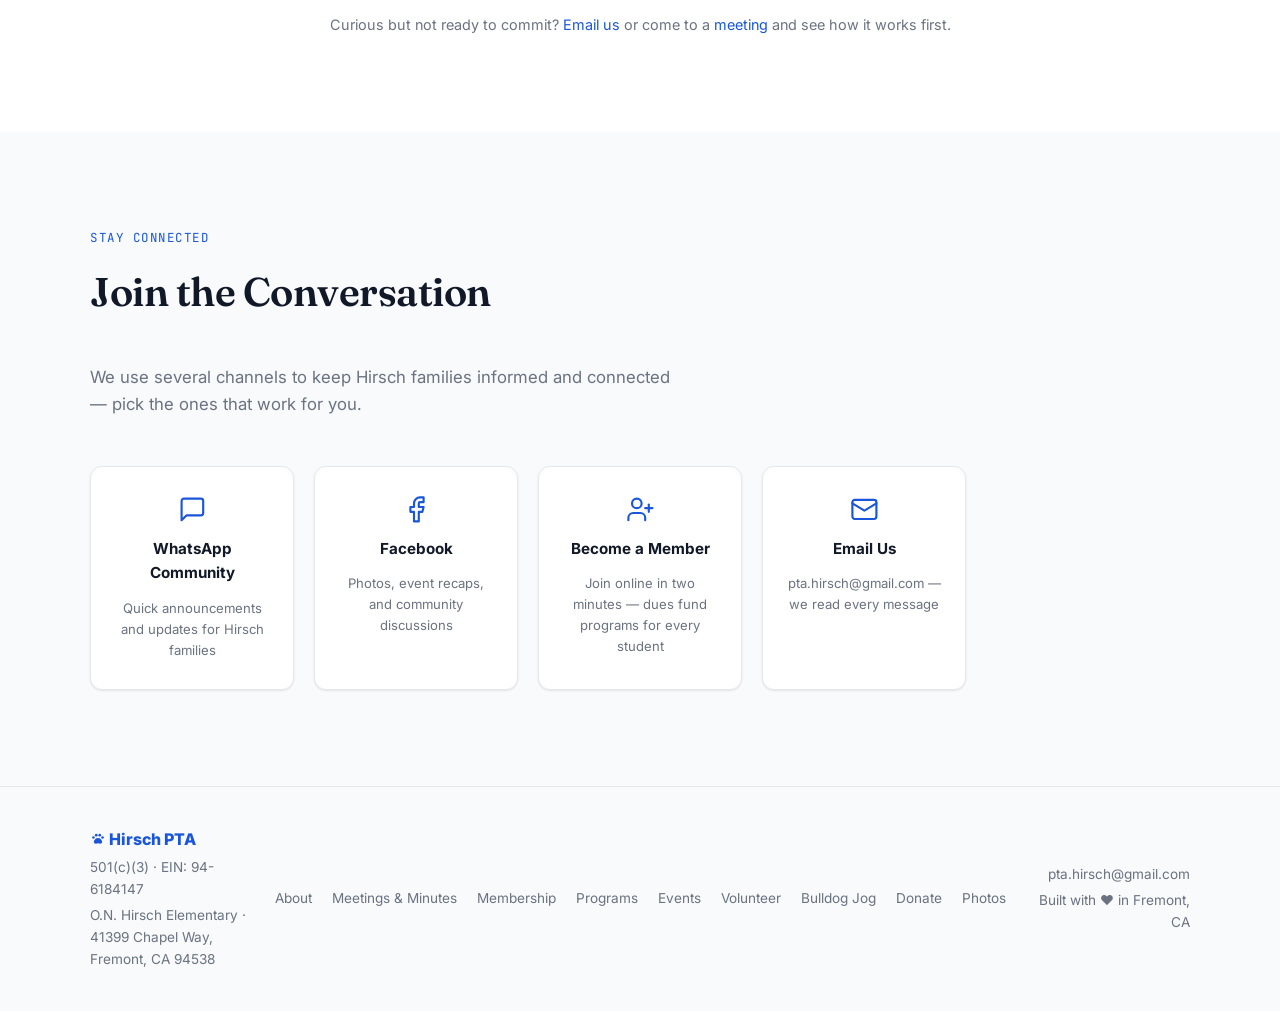
==== commit add47d68: "Add PTA math programs, update grades to TK-5 and counts to 18+ - New Academic cards: Math Kangaroo, " ====
--- a/about.html
+++ b/about.html
@@ -5,11 +5,20 @@
   <meta name="viewport" content="width=device-width, initial-scale=1.0" />
   <title>About Us | Hirsch PTA</title>
   <meta name="description" content="Learn about the Hirsch Elementary PTA — our mission, board of directors, open positions, and how we support 411 students in Fremont, CA." />
+  <meta property="og:title" content="About Hirsch PTA" />
+  <meta property="og:description" content="Meet the parent-run nonprofit building community and supporting every student at O.N. Hirsch Elementary." />
+  <meta property="og:type" content="website" />
+  <meta property="og:url" content="https://hirschpta.org/about" />
+  <meta property="og:image" content="https://hirschpta.org/assets/og.png" />
+  <meta property="og:image:width" content="1729" />
+  <meta property="og:image:height" content="910" />
+  <meta property="og:image:alt" content="Hirsch PTA — Stronger Together, Bulldog Proud." />
+  <meta name="twitter:card" content="summary_large_image" />
   <link rel="icon" href="assets/favicon.svg" type="image/svg+xml" />
   <link rel="preconnect" href="https://fonts.googleapis.com" />
   <link rel="preconnect" href="https://fonts.gstatic.com" crossorigin />
   <link href="https://fonts.googleapis.com/css2?family=Fraunces:opsz,wght@9..144,600..700&family=Inter:wght@300;400;500;600;700;800&family=JetBrains+Mono:wght@400;500&display=swap" rel="stylesheet" />
-  <link rel="stylesheet" href="css/styles.css" />
+  <link rel="stylesheet" href="css/styles.css?v=20260724" />
 </head>
 <body data-page="about">
 
@@ -38,7 +47,7 @@
           </div>
           <p>
             The O.N. Hirsch Elementary PTA is a <strong>parent-run, 501(c)(3) nonprofit</strong>
-            serving Fremont's K–5 Hirsch community. We fund programs, coordinate events, and
+            serving Fremont's TK–5 Hirsch community. We fund programs, coordinate events, and
             advocate for every student — from classroom supplies and field trips to arts programs,
             assemblies, and cultural celebrations.
           </p>
@@ -74,7 +83,7 @@
           </div>
           <div class="fact-item">
             <span class="fact-label">Grades</span>
-            <span class="fact-value">K–5</span>
+            <span class="fact-value">TK–5</span>
           </div>
           <div class="fact-item">
             <span class="fact-label">Students</span>
@@ -230,7 +239,7 @@
 
   <div data-footer></div>
 
-  <script src="js/layout.js"></script>
-  <script src="js/main.js"></script>
+  <script src="js/layout.js?v=20260724"></script>
+  <script src="js/main.js?v=20260724"></script>
 </body>
 </html>
--- a/css/styles.css
+++ b/css/styles.css
@@ -208,12 +208,13 @@
 }
 .btn-gold {
   background: var(--gold);
-  color: #fff;
+  color: var(--text);
   border-color: var(--gold);
 }
 .btn-gold:hover {
   background: var(--gold-dark);
   border-color: var(--gold-dark);
+  color: var(--text);
   transform: translateY(-1px);
   box-shadow: 0 4px 12px rgba(245,158,11,.35);
 }
@@ -309,11 +310,17 @@
   pointer-events: none;
 }
 .hero-inner {
+  width: 100%;
   max-width: var(--max-w);
   margin: 0 auto;
   position: relative;
   z-index: 1;
-}
+  display: grid;
+  grid-template-columns: minmax(0, 1.15fr) minmax(330px, .85fr);
+  align-items: center;
+  gap: clamp(3rem, 7vw, 6rem);
+}
+.hero-copy { min-width: 0; }
 .hero-eyebrow {
   font-family: var(--mono);
   font-size: .9rem;
@@ -365,6 +372,106 @@
 .scroll-line {
   width: 60px; height: 1px;
   background: linear-gradient(to right, var(--text-muted), transparent);
+}
+.hero-impact-card {
+  position: relative;
+  min-height: 470px;
+  padding: 1.25rem;
+  border: 1px solid rgba(26,86,219,.13);
+  border-radius: 28px;
+  background: rgba(255,255,255,.78);
+  box-shadow: 0 24px 70px rgba(30,64,175,.13);
+  overflow: hidden;
+  opacity: 0;
+  animation: fadeUp .7s .35s forwards;
+  backdrop-filter: blur(12px);
+}
+.hero-impact-content {
+  position: relative;
+  z-index: 1;
+  height: 100%;
+  padding: 1.75rem;
+  border-radius: 20px;
+  background: rgba(255,255,255,.84);
+}
+.hero-impact-eyebrow {
+  font-family: var(--mono);
+  color: var(--accent);
+  font-size: .76rem;
+  font-weight: 600;
+  letter-spacing: 1.6px;
+  text-transform: uppercase;
+}
+.hero-impact-title {
+  max-width: 340px;
+  margin-top: .75rem;
+  font-family: var(--display);
+  font-size: clamp(1.8rem, 2.5vw, 2.35rem);
+  font-weight: 600;
+  line-height: 1.1;
+  letter-spacing: -.5px;
+}
+.hero-impact-list {
+  display: grid;
+  gap: .75rem;
+  margin-top: 1.75rem;
+}
+.hero-impact-list li {
+  display: flex;
+  align-items: center;
+  gap: .9rem;
+  padding: .8rem;
+  border: 1px solid var(--border);
+  border-radius: 14px;
+  background: rgba(255,255,255,.76);
+}
+.hero-impact-list strong,
+.hero-impact-list small { display: block; }
+.hero-impact-list strong { font-size: .9rem; line-height: 1.35; }
+.hero-impact-list small { margin-top: .1rem; color: var(--text-muted); font-size: .76rem; line-height: 1.35; }
+.hero-impact-icon {
+  width: 40px;
+  height: 40px;
+  border-radius: 12px;
+  display: grid;
+  place-items: center;
+  flex: 0 0 40px;
+  color: var(--accent);
+  background: var(--accent-light);
+  font-size: 1.2rem;
+}
+.hero-impact-icon-gold {
+  color: #92400e;
+  background: var(--gold-light);
+}
+.hero-impact-note {
+  display: flex;
+  align-items: center;
+  gap: .75rem;
+  margin-top: 1rem;
+  padding: .8rem 1rem;
+  border-radius: 14px;
+  color: #fff;
+  background: var(--text);
+  font-size: .78rem;
+  line-height: 1.4;
+}
+.hero-impact-note .icon { flex: 0 0 22px; width: 22px; height: 22px; color: var(--gold); }
+.hero-impact-note strong { color: var(--gold-light); }
+.hero-impact-orbit {
+  position: absolute;
+  border-radius: 50%;
+  pointer-events: none;
+}
+.hero-impact-orbit-blue {
+  width: 240px; height: 240px;
+  top: -90px; right: -70px;
+  background: rgba(26,86,219,.16);
+}
+.hero-impact-orbit-gold {
+  width: 190px; height: 190px;
+  bottom: -80px; left: -70px;
+  background: rgba(245,158,11,.17);
 }
 
 /* ============================================================
@@ -900,6 +1007,7 @@
   height: 600px;
   border: none;
 }
+.calendar-frame-mobile { display: none; }
 .calendar-actions {
   display: flex;
   gap: 1rem;
@@ -1335,6 +1443,12 @@
   gap: 1rem;
 }
 .section-header .section-title { margin-bottom: 0; }
+.section-header-note {
+  max-width: 650px;
+  margin-top: .65rem;
+  color: var(--text-muted);
+  font-size: .95rem;
+}
 .view-all {
   font-size: .88rem;
   font-weight: 600;
@@ -1375,7 +1489,8 @@
     display: flex;
     flex-direction: column;
     position: fixed;
-    inset: var(--nav-h) 0 0 0;
+    inset: var(--nav-h) 0 auto 0;
+    height: calc(100dvh - var(--nav-h));
     background: rgba(255,255,255,.98);
     padding: 1.5rem 2rem 3rem;
     gap: .25rem;
@@ -1383,6 +1498,10 @@
     align-items: stretch;
     z-index: 99;
   }
+  body.menu-open { overflow: hidden; }
+  .hamburger[aria-expanded="true"] span:nth-child(1) { transform: translateY(7px) rotate(45deg); }
+  .hamburger[aria-expanded="true"] span:nth-child(2) { opacity: 0; }
+  .hamburger[aria-expanded="true"] span:nth-child(3) { transform: translateY(-7px) rotate(-45deg); }
   .nav-links.open > li > a { display: block; padding: .6rem 0; font-size: 1.05rem; }
   .nav-links.open .caret { display: none; }
   .nav-links.open .nav-sub {
@@ -1400,6 +1519,8 @@
   .nav-links.open .nav-join { margin-top: 1rem; }
   .nav-links.open .btn-nav { width: 100%; justify-content: center; text-align: center; padding: .8rem 1rem; font-size: .95rem; }
 
+  .hero-inner   { grid-template-columns: 1fr; }
+  .hero-impact-card { display: none; }
   .what-grid    { grid-template-columns: 1fr; }
   .mission-grid { grid-template-columns: 1fr; }
   .facts-card   { position: static; }
@@ -1412,8 +1533,16 @@
 }
 
 @media (max-width: 640px) {
+  .section { padding: 4rem 1.25rem; }
+  .page-hero { padding: calc(var(--nav-h) + 2rem) 1.25rem 2.75rem; }
+  .hero { min-height: auto; padding: calc(var(--nav-h) + 2.5rem) 1.25rem 3.5rem; }
   .hero-title { letter-spacing: -1.5px; }
-  .impact-bar .container { grid-template-columns: 1fr; gap: 2rem; }
+  .hero-scroll-hint { margin-top: 3rem; }
+  .impact-bar { padding: 2.5rem 1.25rem; }
+  .impact-bar .container { grid-template-columns: 1fr; gap: 1.5rem; }
+  .calendar-frame-desktop { display: none; }
+  .calendar-frame-mobile { display: block; height: 520px; }
+  .calendar-actions .btn { width: 100%; justify-content: center; }
   .tier-grid { grid-template-columns: 1fr; }
   .donate-methods { grid-template-columns: 1fr; }
   .vol-card { flex-wrap: wrap; }
@@ -1538,6 +1667,68 @@
 .sponsor-tier-silver   .sponsor-tile { height: 64px;  min-width: 160px; border-top: 3px solid var(--tier-silver);   font-size: .95rem; }
 .sponsor-tier-bronze   .sponsor-tile { height: 54px;  min-width: 140px; border-top: 3px solid var(--tier-bronze);   font-size: .88rem; }
 
+.founding-sponsor-card {
+  display: grid;
+  grid-template-columns: auto minmax(0, 1fr) auto;
+  align-items: center;
+  gap: 2rem;
+  padding: clamp(2rem, 4vw, 3.25rem);
+  border: 1px solid rgba(26,86,219,.14);
+  border-radius: 24px;
+  background:
+    radial-gradient(circle at 92% 15%, rgba(245,158,11,.17), transparent 28%),
+    linear-gradient(135deg, #fff 0%, #eff6ff 100%);
+  box-shadow: var(--shadow-lg);
+}
+.founding-sponsor-icon {
+  width: 76px;
+  height: 76px;
+  display: grid;
+  place-items: center;
+  border-radius: 22px;
+  color: var(--accent);
+  background: var(--accent-light);
+  font-size: 2rem;
+}
+.founding-sponsor-title {
+  margin-top: .35rem;
+  font-family: var(--display);
+  font-size: clamp(1.7rem, 3vw, 2.35rem);
+  font-weight: 600;
+  letter-spacing: -.5px;
+  line-height: 1.15;
+}
+.founding-sponsor-copy > p {
+  max-width: 650px;
+  margin-top: .75rem;
+  color: var(--text-muted);
+}
+.founding-sponsor-benefits {
+  display: flex;
+  flex-wrap: wrap;
+  gap: .55rem;
+  margin-top: 1.25rem;
+}
+.founding-sponsor-benefits span {
+  padding: .35rem .7rem;
+  border: 1px solid rgba(26,86,219,.15);
+  border-radius: 999px;
+  color: var(--accent-dark);
+  background: rgba(219,234,254,.68);
+  font-size: .78rem;
+  font-weight: 600;
+}
+
+@media (max-width: 900px) {
+  .founding-sponsor-card { grid-template-columns: auto 1fr; }
+  .founding-sponsor-card .btn { grid-column: 1 / -1; justify-self: start; }
+}
+@media (max-width: 640px) {
+  .founding-sponsor-card { grid-template-columns: 1fr; gap: 1.25rem; }
+  .founding-sponsor-icon { width: 60px; height: 60px; border-radius: 18px; font-size: 1.6rem; }
+  .founding-sponsor-card .btn { width: 100%; justify-content: center; }
+}
+
 /* ============================================================
    Photo gallery
    ============================================================ */
